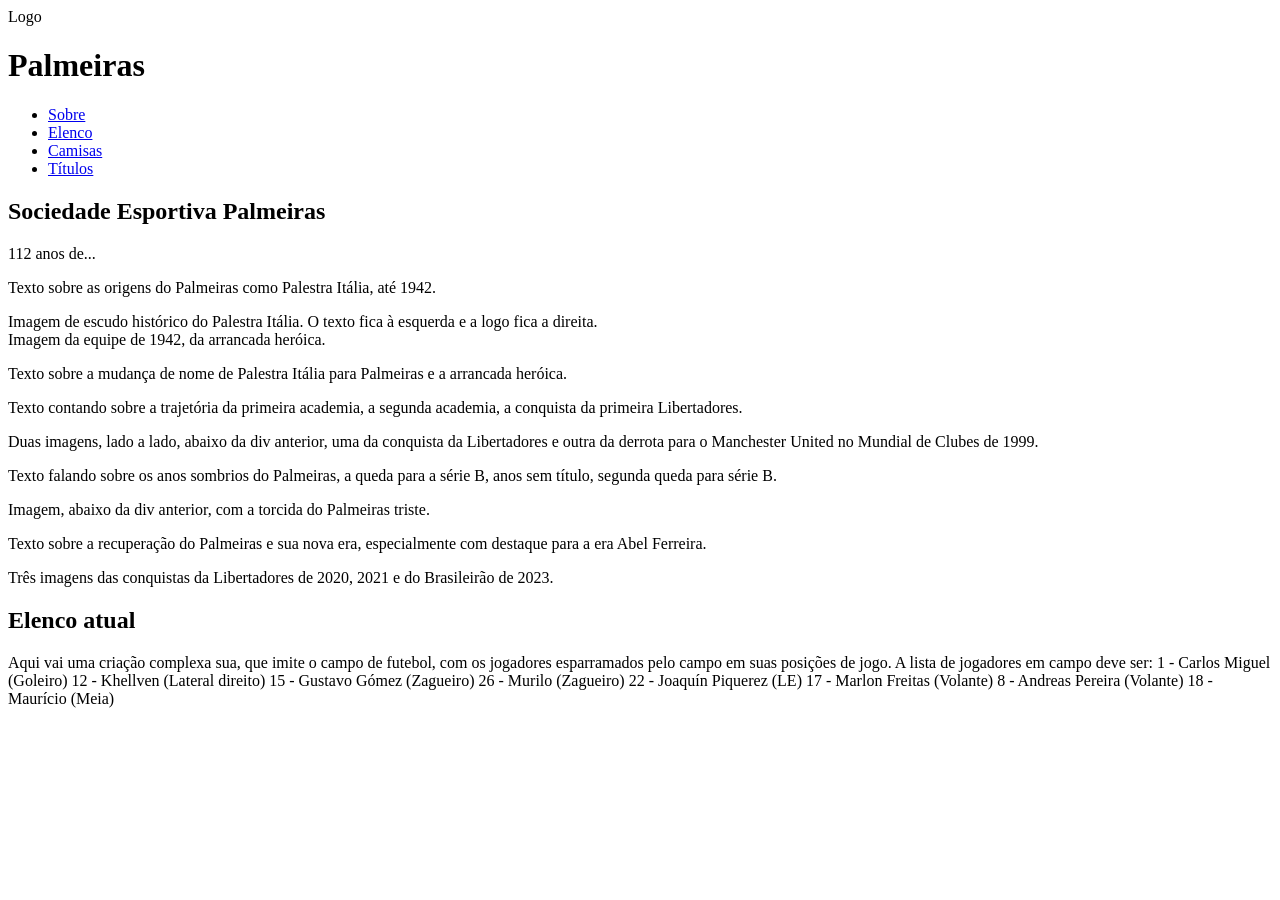
==== aulas/03-aula-3-leiautes-divs/index.html @ 34c45403 "Início da elaboração da aula 3 com leiaute feito por divs." ====
<!doctype html>
<html lang="pt-br">

<head>
    <meta charset="utf-8" />
    <meta name="viewport" content="width=device-width, initial-scale=1.0" />
    <title>Palmeiras</title>
    <link rel="stylesheet" href="style.css" </head>

<body>
    <header>
        <div>
            <div>
                Logo
            </div>
            <div>
                <h1>Palmeiras</h1>
            </div>
            <div>
                <nav>
                    <ul>
                        <li><a href="#sobre">Sobre</a></li>
                        <li><a href="#elenco">Elenco</a></li>
                        <li><a href="#camisas">Camisas</a></li>
                        <li><a href="#titulos">Títulos</a></li>
                    </ul>
                </nav>
            </div>
        </div>
    </header>
    <main>
        <section id="sobre">
            <div>
                <h2>Sociedade Esportiva Palmeiras</h2>
                <p>112 anos de...</p>
            </div>
            <div>
                <div>
                    <div esquerda>
                        <p>Texto sobre as origens do Palmeiras como Palestra Itália, até 1942.</p>
                    </div>
                    <div direita>
                        Imagem de escudo histórico do Palestra Itália. O texto fica à esquerda e a logo fica a direita.
                    </div>
                    <div>
                        <div esquerda>
                            Imagem da equipe de 1942, da arrancada heróica.
                        </div>
                        <div direita>
                            <p>Texto sobre a mudança de nome de Palestra Itália para Palmeiras e a arrancada heróica.
                            </p>
                        </div>
                    </div>
                    <div>
                        <div centralizado>
                            <p>Texto contando sobre a trajetória da primeira academia, a segunda academia,
                                a conquista da primeira Libertadores.</p>
                        </div>
                        <div centralizado>Duas imagens, lado a lado, abaixo da div anterior, uma da conquista da
                            Libertadores e
                            outra da derrota para o Manchester United no Mundial de Clubes de 1999.
                        </div>
                        <div centralizado>
                            <p>Texto falando sobre os anos sombrios do Palmeiras, a queda para a série B, anos sem
                                título, segunda queda para série B.</p>
                        </div>
                        <div centralizado>
                            Imagem, abaixo da div anterior, com a torcida do Palmeiras triste.
                        </div>
                        <div centralizado>
                            <p>Texto sobre a recuperação do Palmeiras e sua nova era, especialmente com destaque para a
                                era Abel Ferreira.</p>
                        </div>
                        <div>
                            Três imagens das conquistas da Libertadores de 2020, 2021 e do Brasileirão de 2023.
                        </div>
                    </div>
                </div>
            </div>
        </section>
        <section id="elenco">
            <div>
                <h2>Elenco atual</h2>
            </div>
            <div>
                Aqui vai uma criação complexa sua, que imite o campo de futebol, com os jogadores esparramados pelo campo em suas posições de jogo. A lista de jogadores em campo deve ser:

                1 - Carlos Miguel (Goleiro)
                12 - Khellven (Lateral direito)
                15 - Gustavo Gómez (Zagueiro)
                26 - Murilo (Zagueiro)
                22 - Joaquín Piquerez (LE)
                17 - Marlon Freitas (Volante)
                8 - Andreas Pereira (Volante)
                18 - Maurício (Meia)
                
            </div>
        </section>
        <section id="camisas">

        </section>
        <section id="titulos">

        </section>
    </main>
    <footer>

    </footer>
</body>

</html>
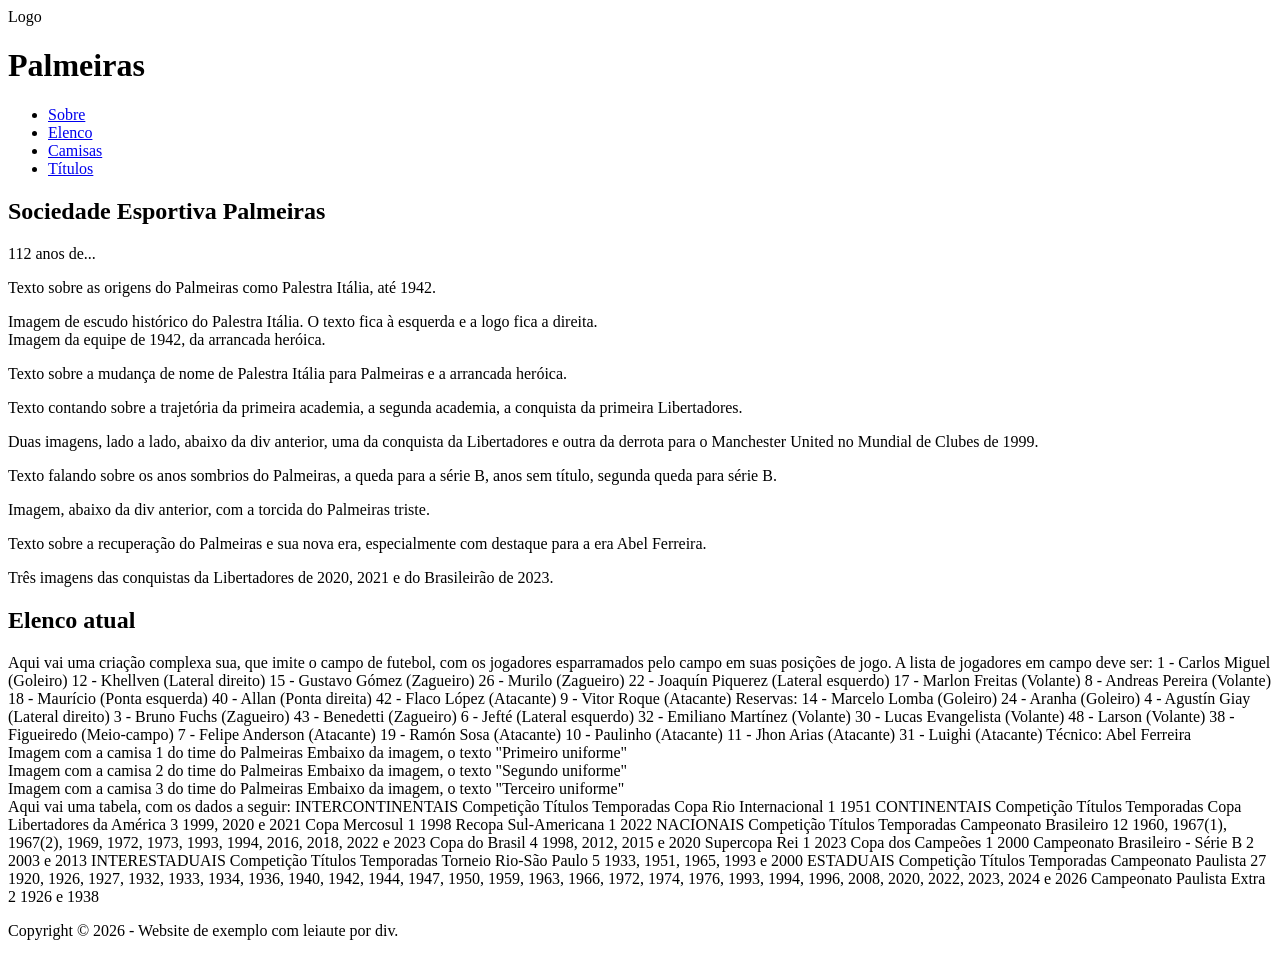
==== commit 21d50a5d: "Finalizada estrutura base do website." ====
--- a/aulas/03-aula-3-leiautes-divs/index.html
+++ b/aulas/03-aula-3-leiautes-divs/index.html
@@ -1,111 +1,149 @@
 <!doctype html>
 <html lang="pt-br">
-
-<head>
+  <head>
     <meta charset="utf-8" />
     <meta name="viewport" content="width=device-width, initial-scale=1.0" />
     <title>Palmeiras</title>
-    <link rel="stylesheet" href="style.css" </head>
+    <link rel="stylesheet" href="style.css" />
+  </head>
 
-<body>
+  <body>
     <header>
+      <div>
+        <div>Logo</div>
         <div>
-            <div>
-                Logo
+          <h1>Palmeiras</h1>
+        </div>
+        <div>
+          <nav>
+            <ul>
+              <li><a href="#sobre">Sobre</a></li>
+              <li><a href="#elenco">Elenco</a></li>
+              <li><a href="#camisas">Camisas</a></li>
+              <li><a href="#titulos">Títulos</a></li>
+            </ul>
+          </nav>
+        </div>
+      </div>
+    </header>
+    <main>
+      <section id="sobre">
+        <div>
+          <h2>Sociedade Esportiva Palmeiras</h2>
+          <p>112 anos de...</p>
+        </div>
+        <div>
+          <div>
+            <div esquerda>
+              <p>
+                Texto sobre as origens do Palmeiras como Palestra Itália, até
+                1942.
+              </p>
+            </div>
+            <div direita>
+              Imagem de escudo histórico do Palestra Itália. O texto fica à
+              esquerda e a logo fica a direita.
             </div>
             <div>
-                <h1>Palmeiras</h1>
+              <div esquerda>
+                Imagem da equipe de 1942, da arrancada heróica.
+              </div>
+              <div direita>
+                <p>
+                  Texto sobre a mudança de nome de Palestra Itália para
+                  Palmeiras e a arrancada heróica.
+                </p>
+              </div>
             </div>
             <div>
-                <nav>
-                    <ul>
-                        <li><a href="#sobre">Sobre</a></li>
-                        <li><a href="#elenco">Elenco</a></li>
-                        <li><a href="#camisas">Camisas</a></li>
-                        <li><a href="#titulos">Títulos</a></li>
-                    </ul>
-                </nav>
+              <div centralizado>
+                <p>
+                  Texto contando sobre a trajetória da primeira academia, a
+                  segunda academia, a conquista da primeira Libertadores.
+                </p>
+              </div>
+              <div centralizado>
+                Duas imagens, lado a lado, abaixo da div anterior, uma da
+                conquista da Libertadores e outra da derrota para o Manchester
+                United no Mundial de Clubes de 1999.
+              </div>
+              <div centralizado>
+                <p>
+                  Texto falando sobre os anos sombrios do Palmeiras, a queda
+                  para a série B, anos sem título, segunda queda para série B.
+                </p>
+              </div>
+              <div centralizado>
+                Imagem, abaixo da div anterior, com a torcida do Palmeiras
+                triste.
+              </div>
+              <div centralizado>
+                <p>
+                  Texto sobre a recuperação do Palmeiras e sua nova era,
+                  especialmente com destaque para a era Abel Ferreira.
+                </p>
+              </div>
+              <div>
+                Três imagens das conquistas da Libertadores de 2020, 2021 e do
+                Brasileirão de 2023.
+              </div>
             </div>
+          </div>
         </div>
-    </header>
-    <main>
-        <section id="sobre">
-            <div>
-                <h2>Sociedade Esportiva Palmeiras</h2>
-                <p>112 anos de...</p>
-            </div>
-            <div>
-                <div>
-                    <div esquerda>
-                        <p>Texto sobre as origens do Palmeiras como Palestra Itália, até 1942.</p>
-                    </div>
-                    <div direita>
-                        Imagem de escudo histórico do Palestra Itália. O texto fica à esquerda e a logo fica a direita.
-                    </div>
-                    <div>
-                        <div esquerda>
-                            Imagem da equipe de 1942, da arrancada heróica.
-                        </div>
-                        <div direita>
-                            <p>Texto sobre a mudança de nome de Palestra Itália para Palmeiras e a arrancada heróica.
-                            </p>
-                        </div>
-                    </div>
-                    <div>
-                        <div centralizado>
-                            <p>Texto contando sobre a trajetória da primeira academia, a segunda academia,
-                                a conquista da primeira Libertadores.</p>
-                        </div>
-                        <div centralizado>Duas imagens, lado a lado, abaixo da div anterior, uma da conquista da
-                            Libertadores e
-                            outra da derrota para o Manchester United no Mundial de Clubes de 1999.
-                        </div>
-                        <div centralizado>
-                            <p>Texto falando sobre os anos sombrios do Palmeiras, a queda para a série B, anos sem
-                                título, segunda queda para série B.</p>
-                        </div>
-                        <div centralizado>
-                            Imagem, abaixo da div anterior, com a torcida do Palmeiras triste.
-                        </div>
-                        <div centralizado>
-                            <p>Texto sobre a recuperação do Palmeiras e sua nova era, especialmente com destaque para a
-                                era Abel Ferreira.</p>
-                        </div>
-                        <div>
-                            Três imagens das conquistas da Libertadores de 2020, 2021 e do Brasileirão de 2023.
-                        </div>
-                    </div>
-                </div>
-            </div>
-        </section>
-        <section id="elenco">
-            <div>
-                <h2>Elenco atual</h2>
-            </div>
-            <div>
-                Aqui vai uma criação complexa sua, que imite o campo de futebol, com os jogadores esparramados pelo campo em suas posições de jogo. A lista de jogadores em campo deve ser:
-
-                1 - Carlos Miguel (Goleiro)
-                12 - Khellven (Lateral direito)
-                15 - Gustavo Gómez (Zagueiro)
-                26 - Murilo (Zagueiro)
-                22 - Joaquín Piquerez (LE)
-                17 - Marlon Freitas (Volante)
-                8 - Andreas Pereira (Volante)
-                18 - Maurício (Meia)
-                
-            </div>
-        </section>
-        <section id="camisas">
-
-        </section>
-        <section id="titulos">
-
-        </section>
+      </section>
+      <section id="elenco">
+        <div>
+          <h2>Elenco atual</h2>
+        </div>
+        <div>
+          Aqui vai uma criação complexa sua, que imite o campo de futebol, com
+          os jogadores esparramados pelo campo em suas posições de jogo. A lista
+          de jogadores em campo deve ser: 1 - Carlos Miguel (Goleiro) 12 -
+          Khellven (Lateral direito) 15 - Gustavo Gómez (Zagueiro) 26 - Murilo
+          (Zagueiro) 22 - Joaquín Piquerez (Lateral esquerdo) 17 - Marlon
+          Freitas (Volante) 8 - Andreas Pereira (Volante) 18 - Maurício (Ponta
+          esquerda) 40 - Allan (Ponta direita) 42 - Flaco López (Atacante) 9 -
+          Vitor Roque (Atacante) Reservas: 14 - Marcelo Lomba (Goleiro) 24 -
+          Aranha (Goleiro) 4 - Agustín Giay (Lateral direito) 3 - Bruno Fuchs
+          (Zagueiro) 43 - Benedetti (Zagueiro) 6 - Jefté (Lateral esquerdo) 32 -
+          Emiliano Martínez (Volante) 30 - Lucas Evangelista (Volante) 48 -
+          Larson (Volante) 38 - Figueiredo (Meio-campo) 7 - Felipe Anderson
+          (Atacante) 19 - Ramón Sosa (Atacante) 10 - Paulinho (Atacante) 11 -
+          Jhon Arias (Atacante) 31 - Luighi (Atacante) Técnico: Abel Ferreira
+        </div>
+      </section>
+      <section id="camisas">
+        <div>
+          Imagem com a camisa 1 do time do Palmeiras Embaixo da imagem, o texto
+          "Primeiro uniforme"
+        </div>
+        <div>
+          Imagem com a camisa 2 do time do Palmeiras Embaixo da imagem, o texto
+          "Segundo uniforme"
+        </div>
+        <div>
+          Imagem com a camisa 3 do time do Palmeiras Embaixo da imagem, o texto
+          "Terceiro uniforme"
+        </div>
+      </section>
+      <section id="titulos">
+        Aqui vai uma tabela, com os dados a seguir: INTERCONTINENTAIS Competição
+        Títulos Temporadas Copa Rio Internacional 1 1951 CONTINENTAIS Competição
+        Títulos Temporadas Copa Libertadores da América 3 1999, 2020 e 2021 Copa
+        Mercosul 1 1998 Recopa Sul-Americana 1 2022 NACIONAIS Competição Títulos
+        Temporadas Campeonato Brasileiro 12 1960, 1967(1), 1967(2), 1969, 1972,
+        1973, 1993, 1994, 2016, 2018, 2022 e 2023 Copa do Brasil 4 1998, 2012,
+        2015 e 2020 Supercopa Rei 1 2023 Copa dos Campeões 1 2000 Campeonato
+        Brasileiro - Série B 2 2003 e 2013 INTERESTADUAIS Competição Títulos
+        Temporadas Torneio Rio-São Paulo 5 1933, 1951, 1965, 1993 e 2000
+        ESTADUAIS Competição Títulos Temporadas Campeonato Paulista 27 1920,
+        1926, 1927, 1932, 1933, 1934, 1936, 1940, 1942, 1944, 1947, 1950, 1959,
+        1963, 1966, 1972, 1974, 1976, 1993, 1994, 1996, 2008, 2020, 2022, 2023,
+        2024 e 2026 Campeonato Paulista Extra 2 1926 e 1938
+      </section>
     </main>
     <footer>
-
+      <p>Copyright © 2026 - Website de exemplo com leiaute por div.</p>
     </footer>
-</body>
-
-</html>+  </body>
+</html>
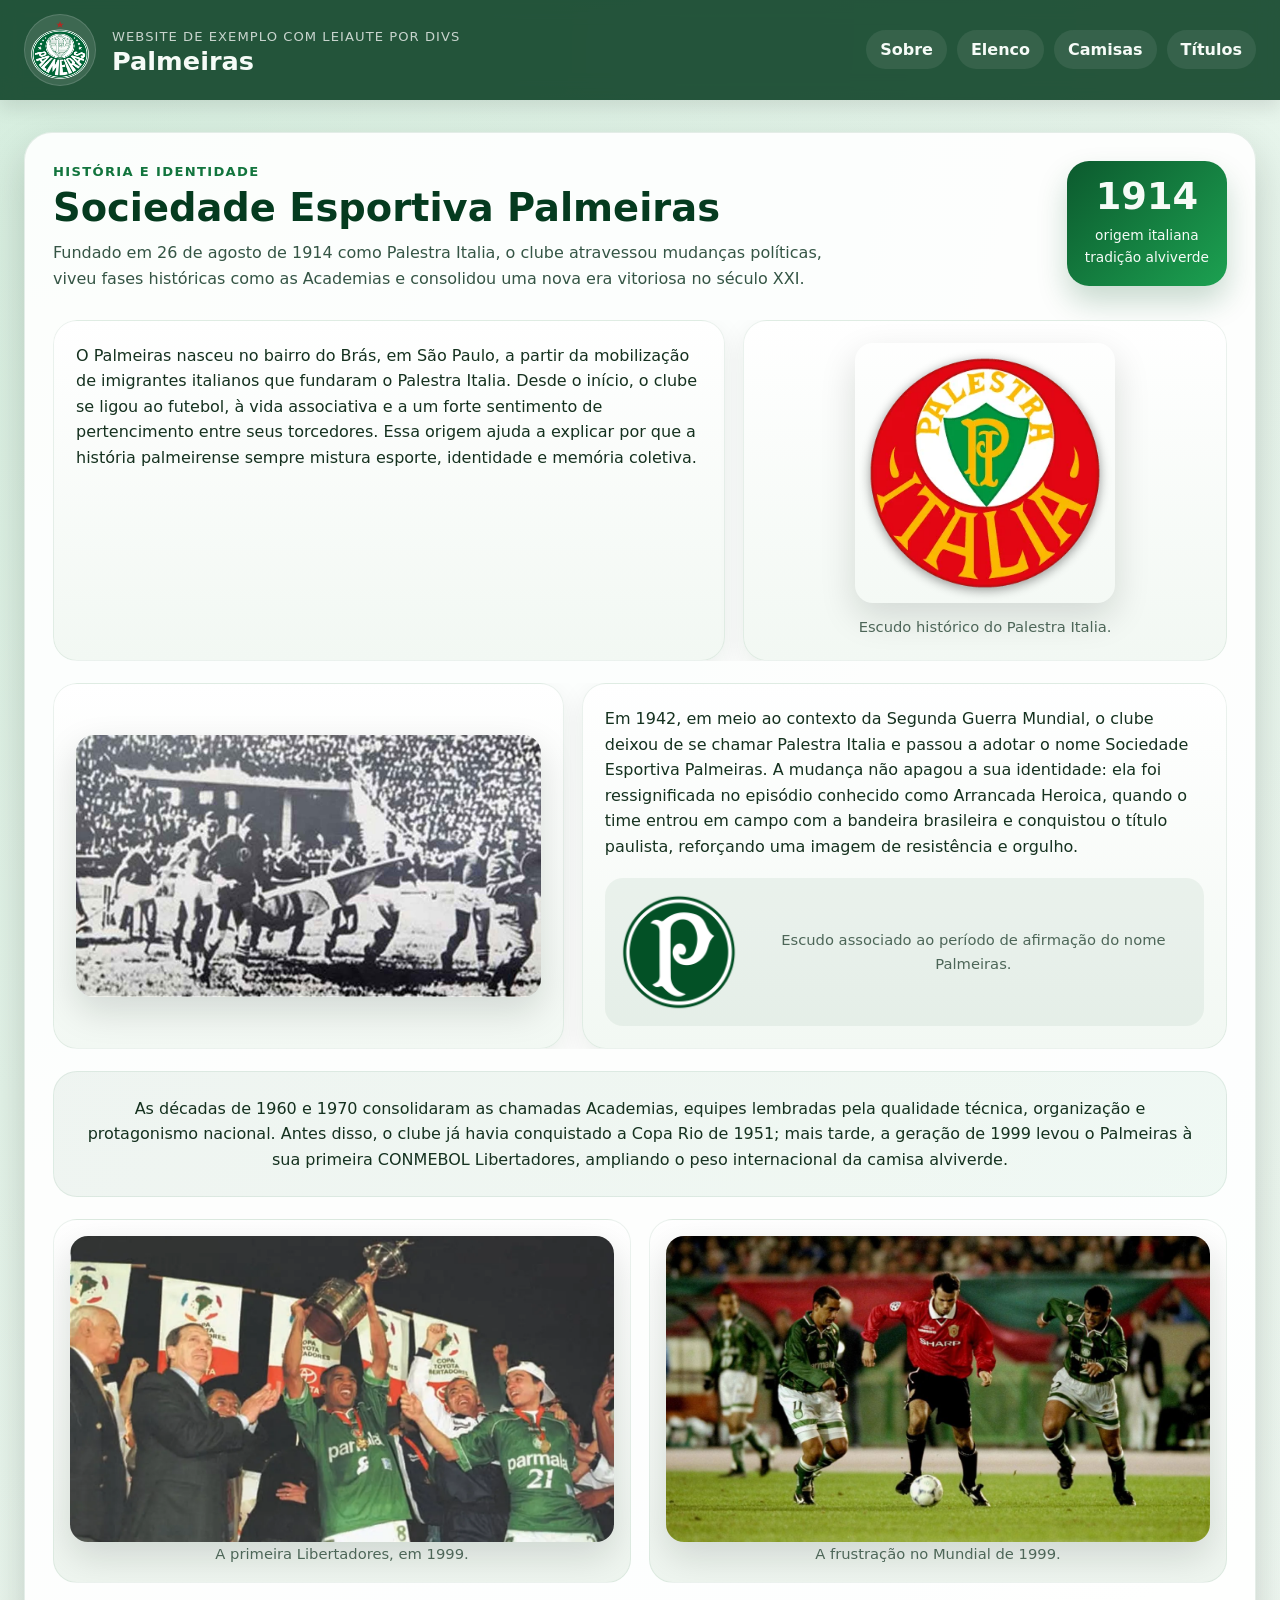
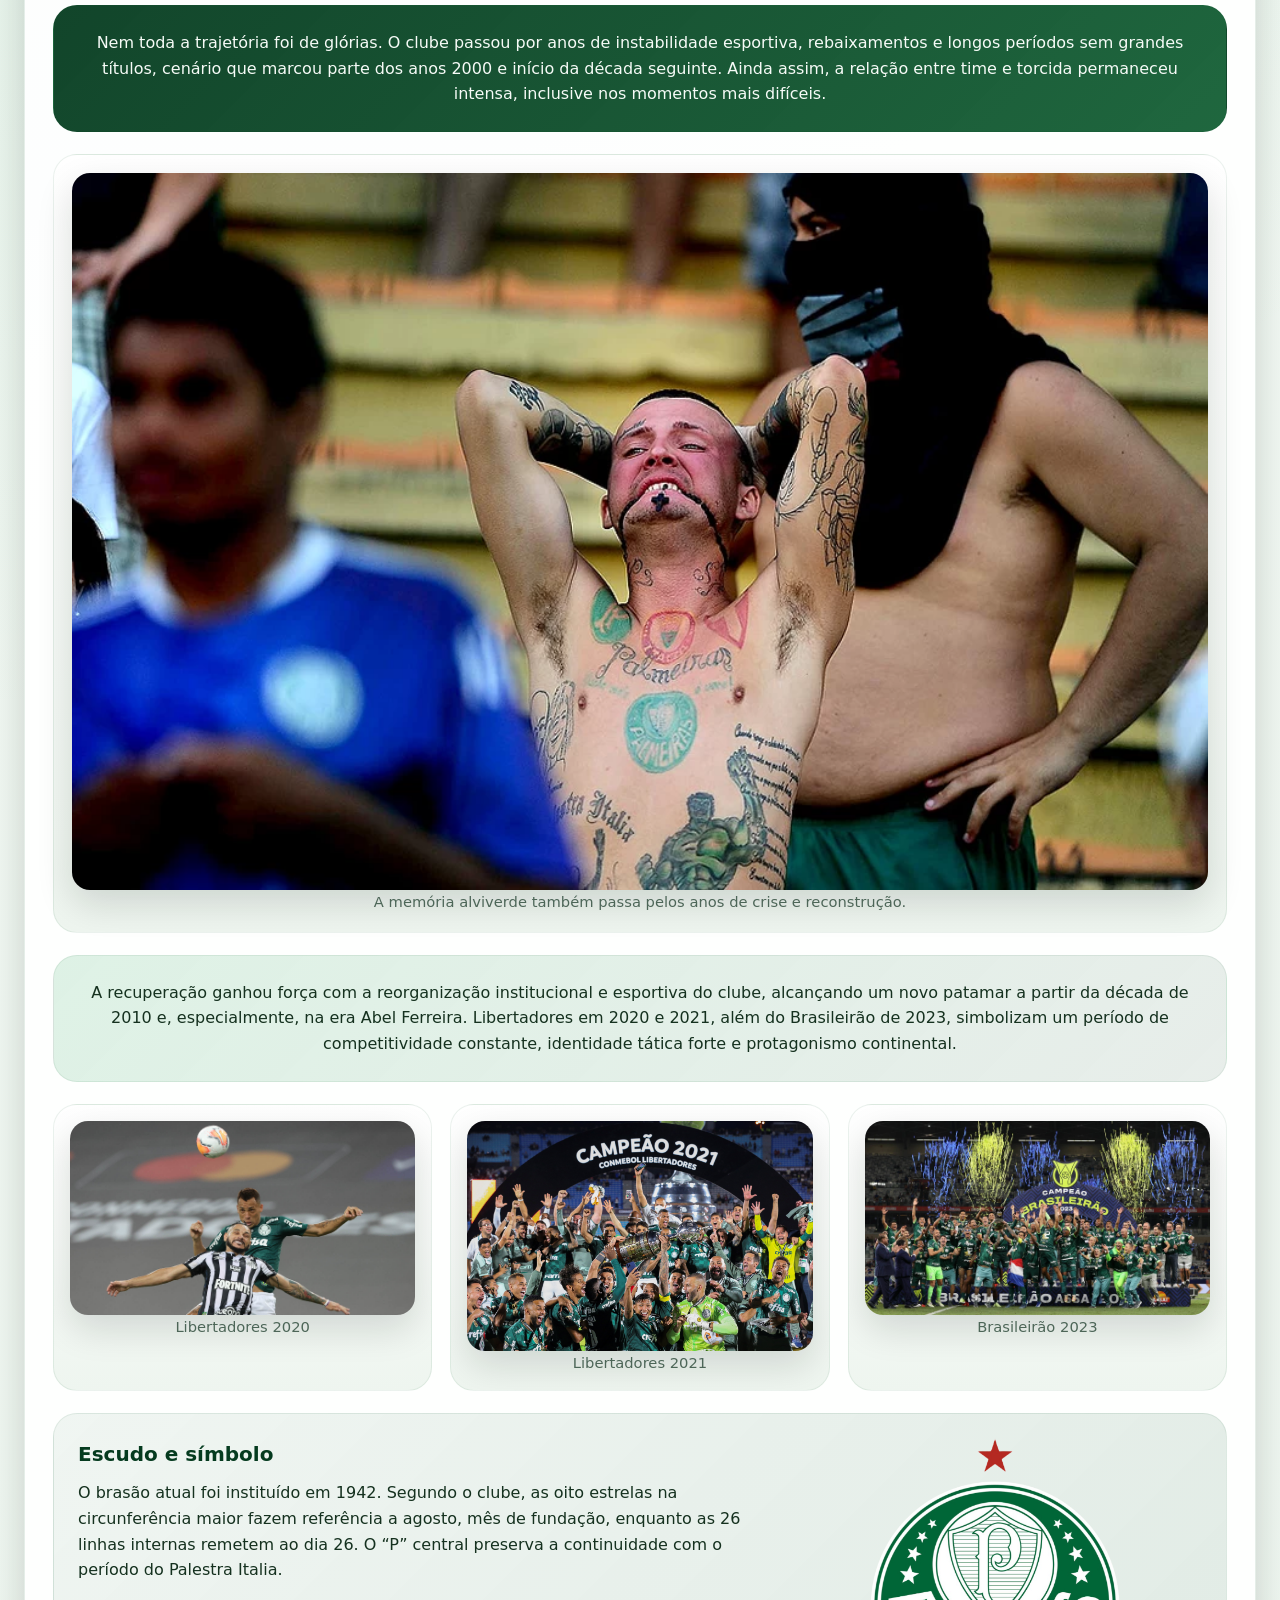
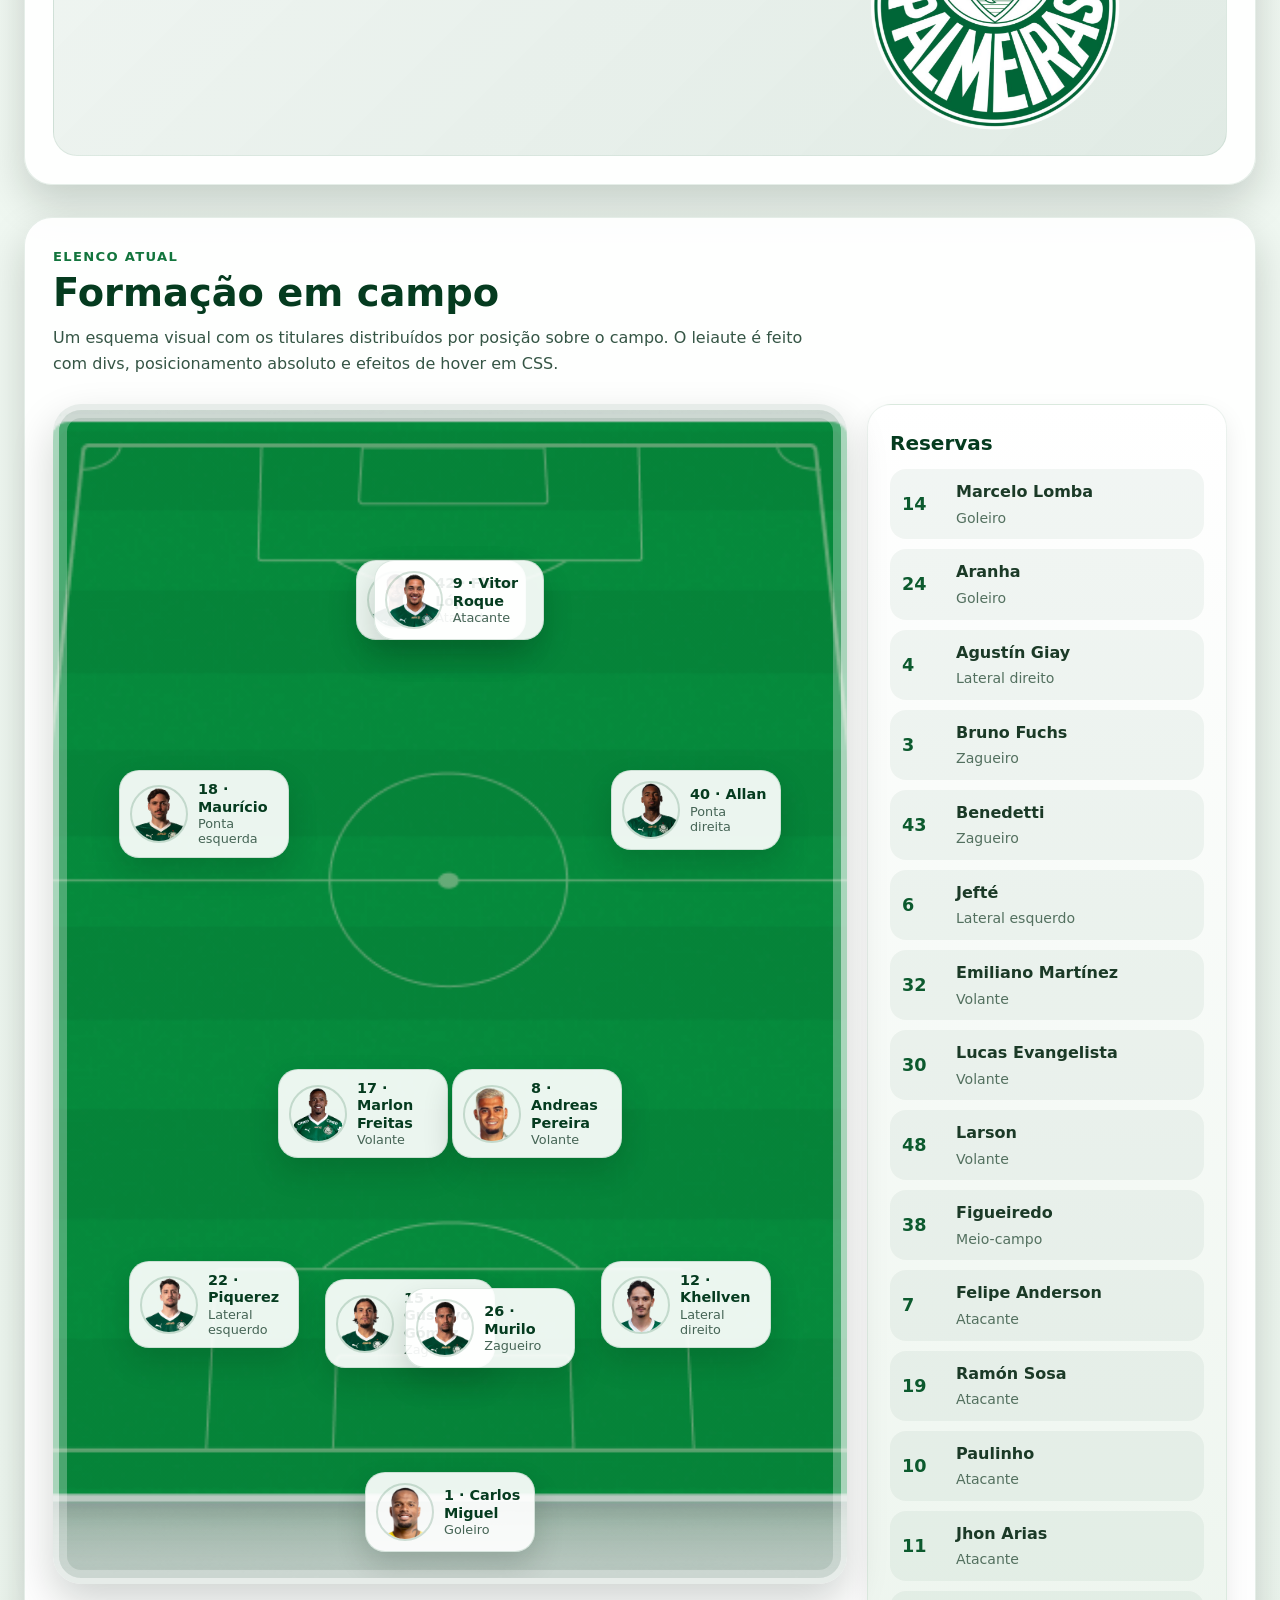
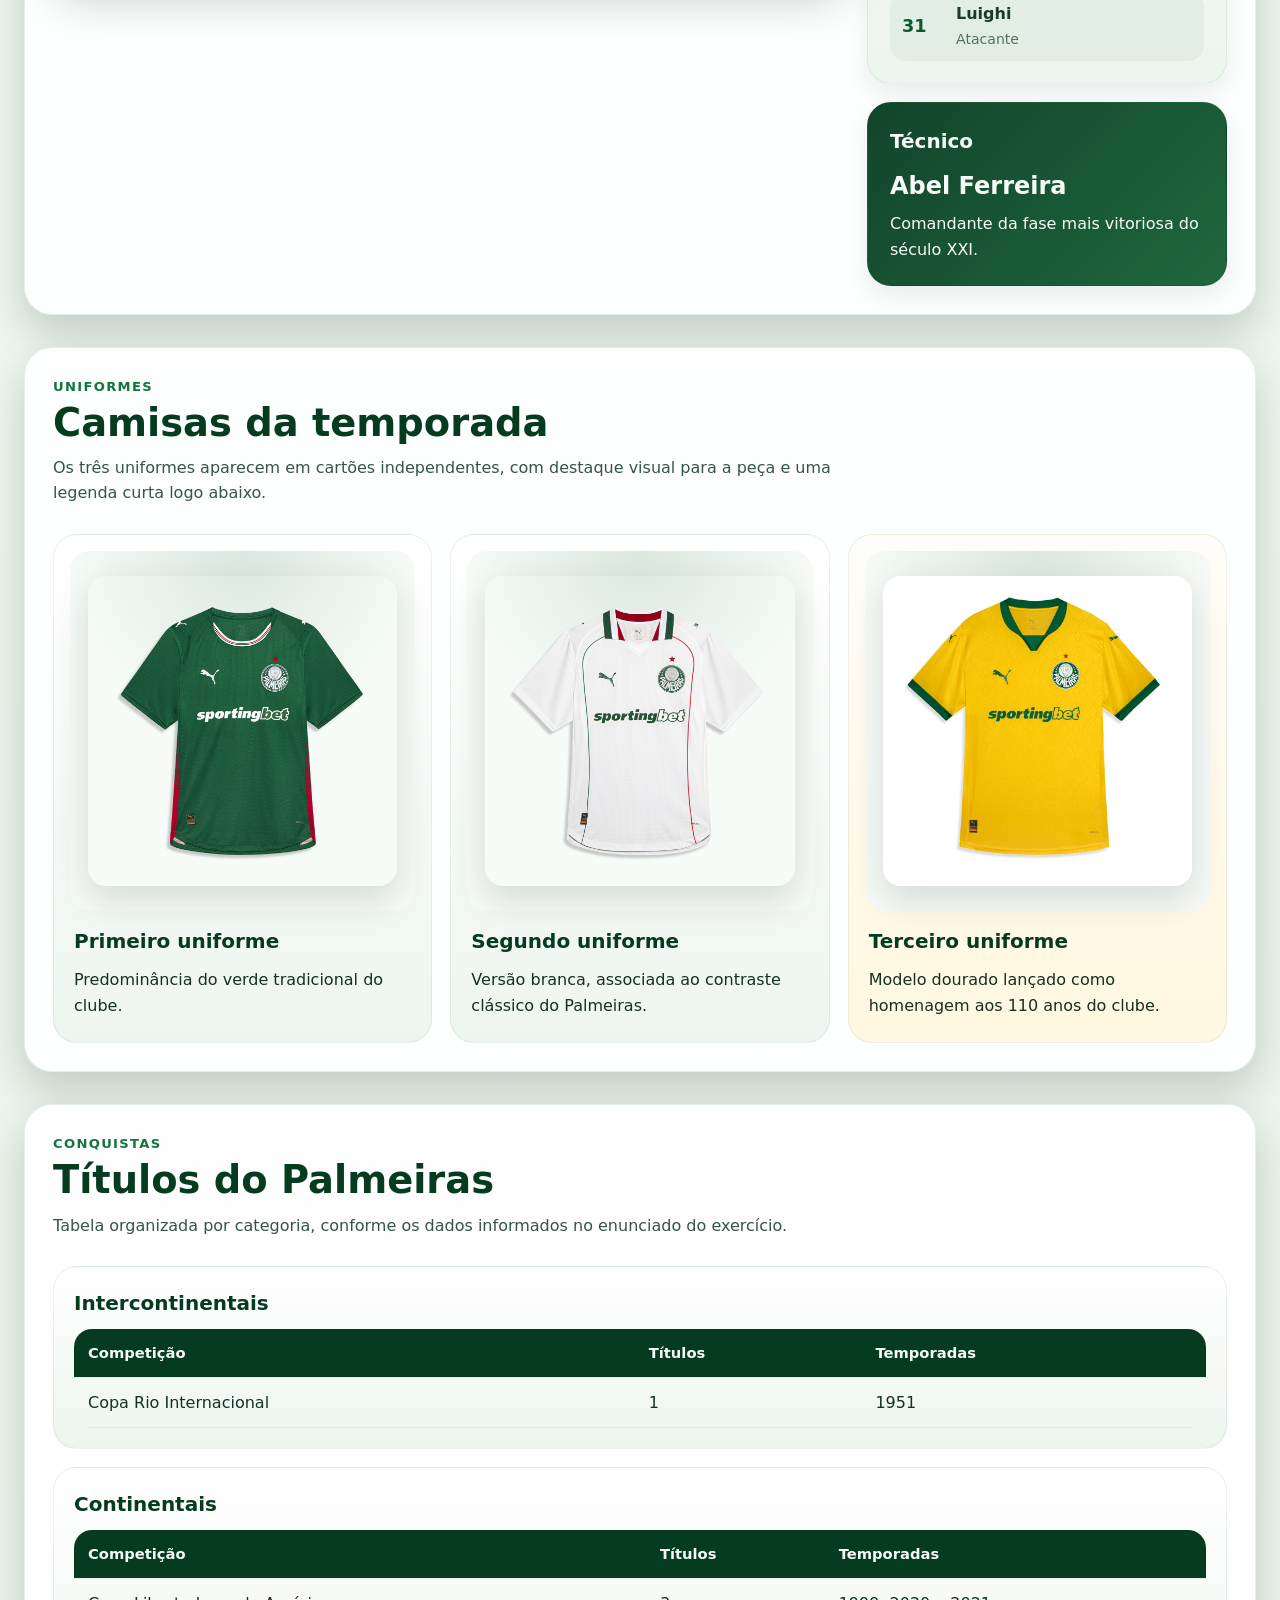
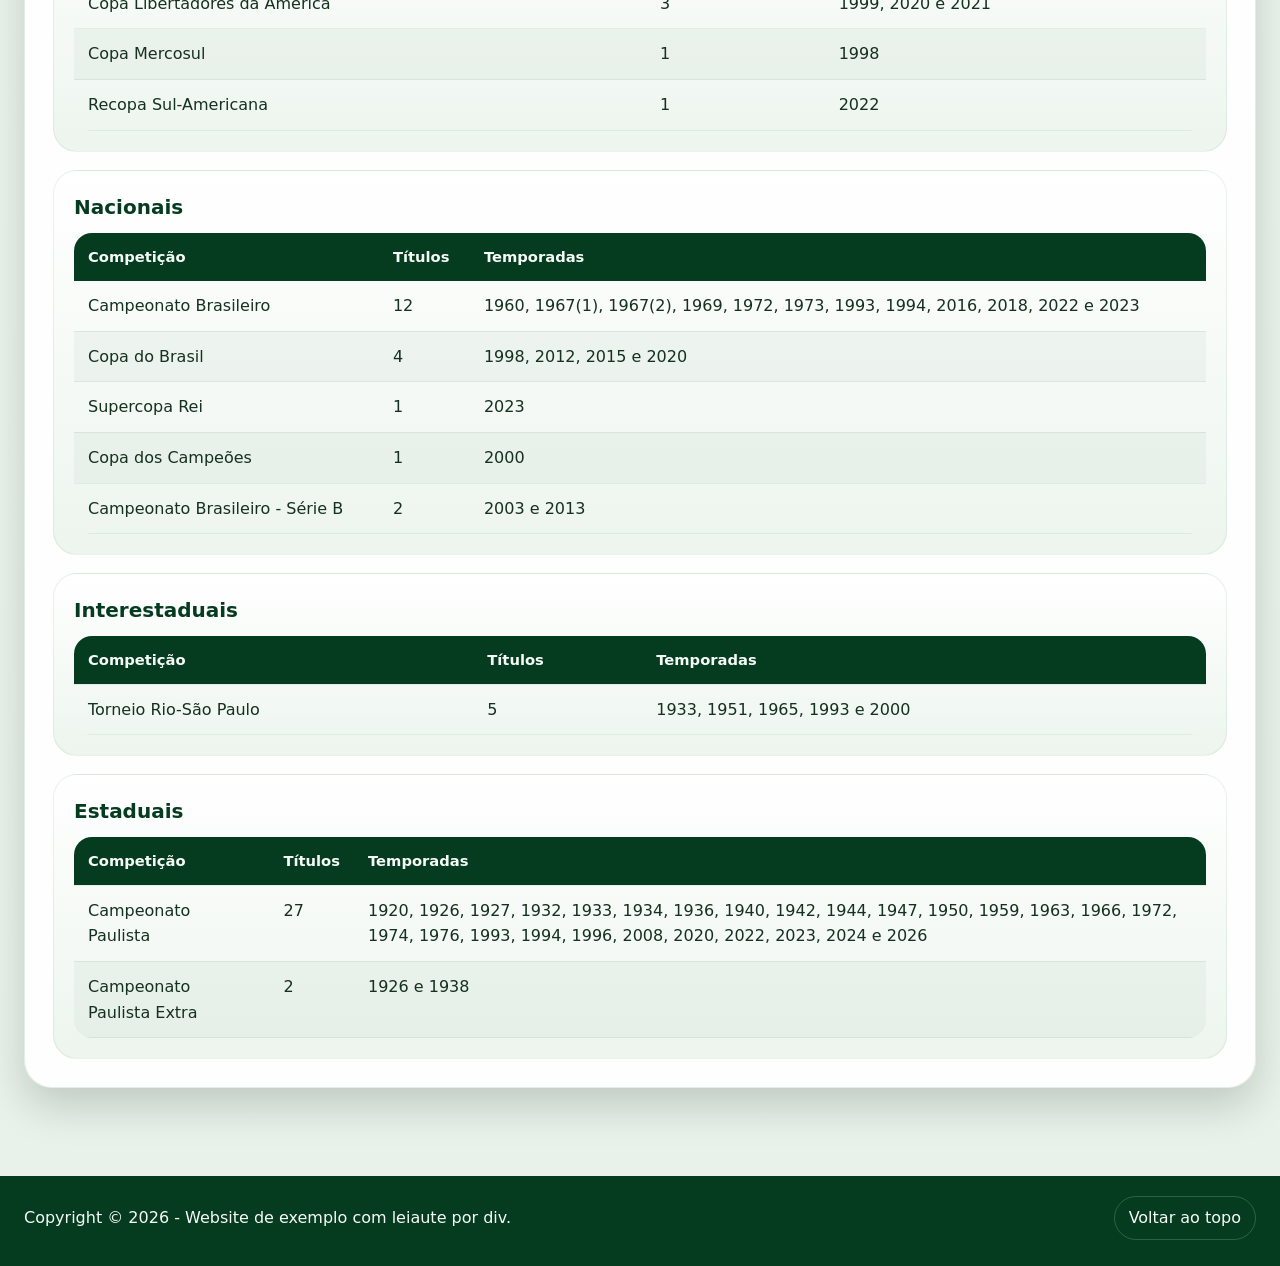
==== commit 3afb18c8: "Adicionado corpo de texto e estilo (CSS)." ====
--- a/aulas/03-aula-3-leiautes-divs/index.html
+++ b/aulas/03-aula-3-leiautes-divs/index.html
@@ -6,17 +6,24 @@
     <title>Palmeiras</title>
     <link rel="stylesheet" href="style.css" />
   </head>
-
   <body>
     <header>
-      <div>
-        <div>Logo</div>
-        <div>
-          <h1>Palmeiras</h1>
-        </div>
-        <div>
+      <div class="topo" id="topo">
+        <div class="marca">
+          <div class="marca-logo">
+            <img
+              src="assets/escudos/escudo_atual.png"
+              alt="Escudo atual do Palmeiras"
+            />
+          </div>
+          <div class="marca-texto">
+            <p class="marca-kicker">Website de exemplo com leiaute por divs</p>
+            <h1>Palmeiras</h1>
+          </div>
+        </div>
+        <div class="menu-area">
           <nav>
-            <ul>
+            <ul class="menu-lista">
               <li><a href="#sobre">Sobre</a></li>
               <li><a href="#elenco">Elenco</a></li>
               <li><a href="#camisas">Camisas</a></li>
@@ -26,124 +33,577 @@
         </div>
       </div>
     </header>
+
     <main>
       <section id="sobre">
-        <div>
-          <h2>Sociedade Esportiva Palmeiras</h2>
-          <p>112 anos de...</p>
-        </div>
-        <div>
-          <div>
-            <div esquerda>
+        <div class="secao-cabecalho">
+          <div class="secao-titulo-box">
+            <p class="secao-kicker">História e identidade</p>
+            <h2>Sociedade Esportiva Palmeiras</h2>
+            <p class="secao-resumo">
+              Fundado em 26 de agosto de 1914 como Palestra Italia, o clube
+              atravessou mudanças políticas, viveu fases históricas como as
+              Academias e consolidou uma nova era vitoriosa no século XXI.
+            </p>
+          </div>
+          <div class="secao-badge">
+            <div class="badge-numero">1914</div>
+            <div class="badge-texto">
+              origem italiana<br />tradição alviverde
+            </div>
+          </div>
+        </div>
+
+        <div class="sobre-grid">
+          <div class="bloco-texto bloco-duplo">
+            <div class="bloco-coluna bloco-coluna-texto">
               <p>
-                Texto sobre as origens do Palmeiras como Palestra Itália, até
-                1942.
+                O Palmeiras nasceu no bairro do Brás, em São Paulo, a partir da
+                mobilização de imigrantes italianos que fundaram o Palestra
+                Italia. Desde o início, o clube se ligou ao futebol, à vida
+                associativa e a um forte sentimento de pertencimento entre seus
+                torcedores. Essa origem ajuda a explicar por que a história
+                palmeirense sempre mistura esporte, identidade e memória
+                coletiva.
               </p>
             </div>
-            <div direita>
-              Imagem de escudo histórico do Palestra Itália. O texto fica à
-              esquerda e a logo fica a direita.
-            </div>
-            <div>
-              <div esquerda>
-                Imagem da equipe de 1942, da arrancada heróica.
-              </div>
-              <div direita>
-                <p>
-                  Texto sobre a mudança de nome de Palestra Itália para
-                  Palmeiras e a arrancada heróica.
+            <div
+              class="bloco-coluna bloco-coluna-imagem bloco-coluna-imagem-logo"
+            >
+              <img
+                src="assets/escudos/escudo_1914.png"
+                alt="Escudo histórico do Palestra Italia"
+              />
+              <p class="legenda">Escudo histórico do Palestra Italia.</p>
+            </div>
+          </div>
+
+          <div class="bloco-texto bloco-duplo bloco-reverso">
+            <div class="bloco-coluna bloco-coluna-imagem">
+              <img
+                src="assets/arrancada_heroica.jpeg"
+                alt="Equipe do Palmeiras na Arrancada Heroica de 1942"
+              />
+            </div>
+            <div class="bloco-coluna bloco-coluna-texto">
+              <p>
+                Em 1942, em meio ao contexto da Segunda Guerra Mundial, o clube
+                deixou de se chamar Palestra Italia e passou a adotar o nome
+                Sociedade Esportiva Palmeiras. A mudança não apagou a sua
+                identidade: ela foi ressignificada no episódio conhecido como
+                Arrancada Heroica, quando o time entrou em campo com a bandeira
+                brasileira e conquistou o título paulista, reforçando uma imagem
+                de resistência e orgulho.
+              </p>
+              <div class="mini-escudo-box">
+                <img
+                  src="assets/escudos/escudo_1942.png"
+                  alt="Escudo do Palmeiras adotado após a mudança de nome em 1942"
+                />
+                <p class="legenda">
+                  Escudo associado ao período de afirmação do nome Palmeiras.
                 </p>
               </div>
             </div>
-            <div>
-              <div centralizado>
-                <p>
-                  Texto contando sobre a trajetória da primeira academia, a
-                  segunda academia, a conquista da primeira Libertadores.
-                </p>
-              </div>
-              <div centralizado>
-                Duas imagens, lado a lado, abaixo da div anterior, uma da
-                conquista da Libertadores e outra da derrota para o Manchester
-                United no Mundial de Clubes de 1999.
-              </div>
-              <div centralizado>
-                <p>
-                  Texto falando sobre os anos sombrios do Palmeiras, a queda
-                  para a série B, anos sem título, segunda queda para série B.
-                </p>
-              </div>
-              <div centralizado>
-                Imagem, abaixo da div anterior, com a torcida do Palmeiras
-                triste.
-              </div>
-              <div centralizado>
-                <p>
-                  Texto sobre a recuperação do Palmeiras e sua nova era,
-                  especialmente com destaque para a era Abel Ferreira.
-                </p>
-              </div>
-              <div>
-                Três imagens das conquistas da Libertadores de 2020, 2021 e do
-                Brasileirão de 2023.
-              </div>
+          </div>
+
+          <div class="bloco-centralizado bloco-texto-central">
+            <p>
+              As décadas de 1960 e 1970 consolidaram as chamadas Academias,
+              equipes lembradas pela qualidade técnica, organização e
+              protagonismo nacional. Antes disso, o clube já havia conquistado a
+              Copa Rio de 1951; mais tarde, a geração de 1999 levou o Palmeiras
+              à sua primeira CONMEBOL Libertadores, ampliando o peso
+              internacional da camisa alviverde.
+            </p>
+          </div>
+          <div class="galeria-dupla">
+            <div class="galeria-card">
+              <img
+                src="assets/libertadores_99.jpeg"
+                alt="Conquista da Libertadores de 1999 pelo Palmeiras"
+              />
+              <p class="legenda">A primeira Libertadores, em 1999.</p>
+            </div>
+            <div class="galeria-card">
+              <img
+                src="assets/derrota_mundial_99.jpg"
+                alt="Imagem da derrota do Palmeiras para o Manchester United no Mundial de 1999"
+              />
+              <p class="legenda">A frustração no Mundial de 1999.</p>
+            </div>
+          </div>
+
+          <div class="bloco-centralizado bloco-texto-central bloco-escuro">
+            <p>
+              Nem toda a trajetória foi de glórias. O clube passou por anos de
+              instabilidade esportiva, rebaixamentos e longos períodos sem
+              grandes títulos, cenário que marcou parte dos anos 2000 e início
+              da década seguinte. Ainda assim, a relação entre time e torcida
+              permaneceu intensa, inclusive nos momentos mais difíceis.
+            </p>
+          </div>
+          <div class="imagem-larga-box">
+            <img
+              src="assets/torcida_sofrendo.jpg"
+              alt="Torcedor do Palmeiras em momento de sofrimento nas arquibancadas"
+            />
+            <p class="legenda">
+              A memória alviverde também passa pelos anos de crise e
+              reconstrução.
+            </p>
+          </div>
+
+          <div class="bloco-centralizado bloco-texto-central destaque-verde">
+            <p>
+              A recuperação ganhou força com a reorganização institucional e
+              esportiva do clube, alcançando um novo patamar a partir da década
+              de 2010 e, especialmente, na era Abel Ferreira. Libertadores em
+              2020 e 2021, além do Brasileirão de 2023, simbolizam um período de
+              competitividade constante, identidade tática forte e protagonismo
+              continental.
+            </p>
+          </div>
+          <div class="galeria-tripla">
+            <div class="galeria-card pequeno-hover">
+              <img
+                src="assets/libertadores_20.jpg"
+                alt="Conquista da Libertadores de 2020 pelo Palmeiras"
+              />
+              <p class="legenda">Libertadores 2020</p>
+            </div>
+            <div class="galeria-card pequeno-hover">
+              <img
+                src="assets/libertadores_21.jpg"
+                alt="Conquista da Libertadores de 2021 pelo Palmeiras"
+              />
+              <p class="legenda">Libertadores 2021</p>
+            </div>
+            <div class="galeria-card pequeno-hover">
+              <img
+                src="assets/brasileirão_2023.jpg"
+                alt="Conquista do Campeonato Brasileiro de 2023 pelo Palmeiras"
+              />
+              <p class="legenda">Brasileirão 2023</p>
+            </div>
+          </div>
+
+          <div class="simbolos-box">
+            <div class="simbolos-texto">
+              <h3>Escudo e símbolo</h3>
+              <p>
+                O brasão atual foi instituído em 1942. Segundo o clube, as oito
+                estrelas na circunferência maior fazem referência a agosto, mês
+                de fundação, enquanto as 26 linhas internas remetem ao dia 26. O
+                “P” central preserva a continuidade com o período do Palestra
+                Italia.
+              </p>
+            </div>
+            <div class="simbolos-imagem">
+              <img
+                src="assets/escudos/escudo_atual.png"
+                alt="Escudo atual do Palmeiras"
+              />
             </div>
           </div>
         </div>
       </section>
+
       <section id="elenco">
-        <div>
-          <h2>Elenco atual</h2>
-        </div>
-        <div>
-          Aqui vai uma criação complexa sua, que imite o campo de futebol, com
-          os jogadores esparramados pelo campo em suas posições de jogo. A lista
-          de jogadores em campo deve ser: 1 - Carlos Miguel (Goleiro) 12 -
-          Khellven (Lateral direito) 15 - Gustavo Gómez (Zagueiro) 26 - Murilo
-          (Zagueiro) 22 - Joaquín Piquerez (Lateral esquerdo) 17 - Marlon
-          Freitas (Volante) 8 - Andreas Pereira (Volante) 18 - Maurício (Ponta
-          esquerda) 40 - Allan (Ponta direita) 42 - Flaco López (Atacante) 9 -
-          Vitor Roque (Atacante) Reservas: 14 - Marcelo Lomba (Goleiro) 24 -
-          Aranha (Goleiro) 4 - Agustín Giay (Lateral direito) 3 - Bruno Fuchs
-          (Zagueiro) 43 - Benedetti (Zagueiro) 6 - Jefté (Lateral esquerdo) 32 -
-          Emiliano Martínez (Volante) 30 - Lucas Evangelista (Volante) 48 -
-          Larson (Volante) 38 - Figueiredo (Meio-campo) 7 - Felipe Anderson
-          (Atacante) 19 - Ramón Sosa (Atacante) 10 - Paulinho (Atacante) 11 -
-          Jhon Arias (Atacante) 31 - Luighi (Atacante) Técnico: Abel Ferreira
+        <div class="secao-cabecalho">
+          <div class="secao-titulo-box">
+            <p class="secao-kicker">Elenco atual</p>
+            <h2>Formação em campo</h2>
+            <p class="secao-resumo">
+              Um esquema visual com os titulares distribuídos por posição sobre
+              o campo. O leiaute é feito com divs, posicionamento absoluto e
+              efeitos de hover em CSS.
+            </p>
+          </div>
+        </div>
+
+        <div class="elenco-layout">
+          <div class="campo-area">
+            <div class="campo">
+              <div class="jogador-card jogador-goleiro">
+                <div class="jogador-foto">
+                  <img src="assets/jogadores/carlos.png" alt="Carlos Miguel" />
+                </div>
+                <div class="jogador-info">
+                  <strong>1 · Carlos Miguel</strong><span>Goleiro</span>
+                </div>
+              </div>
+              <div class="jogador-card jogador-ld">
+                <div class="jogador-foto">
+                  <img src="assets/jogadores/khellven.png" alt="Khellven" />
+                </div>
+                <div class="jogador-info">
+                  <strong>12 · Khellven</strong><span>Lateral direito</span>
+                </div>
+              </div>
+              <div class="jogador-card jogador-zd">
+                <div class="jogador-foto">
+                  <img
+                    src="assets/jogadores/gustavo_gomez.png"
+                    alt="Gustavo Gómez"
+                  />
+                </div>
+                <div class="jogador-info">
+                  <strong>15 · Gustavo Gómez</strong><span>Zagueiro</span>
+                </div>
+              </div>
+              <div class="jogador-card jogador-ze">
+                <div class="jogador-foto">
+                  <img src="assets/jogadores/murilo.png" alt="Murilo" />
+                </div>
+                <div class="jogador-info">
+                  <strong>26 · Murilo</strong><span>Zagueiro</span>
+                </div>
+              </div>
+              <div class="jogador-card jogador-le">
+                <div class="jogador-foto">
+                  <img
+                    src="assets/jogadores/piquerez.png"
+                    alt="Joaquín Piquerez"
+                  />
+                </div>
+                <div class="jogador-info">
+                  <strong>22 · Piquerez</strong><span>Lateral esquerdo</span>
+                </div>
+              </div>
+              <div class="jogador-card jogador-vol-1">
+                <div class="jogador-foto">
+                  <img src="assets/jogadores/marlon.png" alt="Marlon Freitas" />
+                </div>
+                <div class="jogador-info">
+                  <strong>17 · Marlon Freitas</strong><span>Volante</span>
+                </div>
+              </div>
+              <div class="jogador-card jogador-vol-2">
+                <div class="jogador-foto">
+                  <img
+                    src="assets/jogadores/andreas.png"
+                    alt="Andreas Pereira"
+                  />
+                </div>
+                <div class="jogador-info">
+                  <strong>8 · Andreas Pereira</strong><span>Volante</span>
+                </div>
+              </div>
+              <div class="jogador-card jogador-pe">
+                <div class="jogador-foto">
+                  <img src="assets/jogadores/mauricio.png" alt="Maurício" />
+                </div>
+                <div class="jogador-info">
+                  <strong>18 · Maurício</strong><span>Ponta esquerda</span>
+                </div>
+              </div>
+              <div class="jogador-card jogador-pd">
+                <div class="jogador-foto">
+                  <img src="assets/jogadores/allan.png" alt="Allan" />
+                </div>
+                <div class="jogador-info">
+                  <strong>40 · Allan</strong><span>Ponta direita</span>
+                </div>
+              </div>
+              <div class="jogador-card jogador-at-1">
+                <div class="jogador-foto">
+                  <img src="assets/jogadores/flaco.png" alt="Flaco López" />
+                </div>
+                <div class="jogador-info">
+                  <strong>42 · Flaco López</strong><span>Atacante</span>
+                </div>
+              </div>
+              <div class="jogador-card jogador-at-2">
+                <div class="jogador-foto">
+                  <img src="assets/jogadores/vitor.png" alt="Vitor Roque" />
+                </div>
+                <div class="jogador-info">
+                  <strong>9 · Vitor Roque</strong><span>Atacante</span>
+                </div>
+              </div>
+            </div>
+          </div>
+
+          <div class="banco-area">
+            <div class="banco-box">
+              <h3>Reservas</h3>
+              <div class="reservas-grid">
+                <div class="reserva-item">
+                  <strong>14</strong><span>Marcelo Lomba</span><em>Goleiro</em>
+                </div>
+                <div class="reserva-item">
+                  <strong>24</strong><span>Aranha</span><em>Goleiro</em>
+                </div>
+                <div class="reserva-item">
+                  <strong>4</strong><span>Agustín Giay</span
+                  ><em>Lateral direito</em>
+                </div>
+                <div class="reserva-item">
+                  <strong>3</strong><span>Bruno Fuchs</span><em>Zagueiro</em>
+                </div>
+                <div class="reserva-item">
+                  <strong>43</strong><span>Benedetti</span><em>Zagueiro</em>
+                </div>
+                <div class="reserva-item">
+                  <strong>6</strong><span>Jefté</span><em>Lateral esquerdo</em>
+                </div>
+                <div class="reserva-item">
+                  <strong>32</strong><span>Emiliano Martínez</span
+                  ><em>Volante</em>
+                </div>
+                <div class="reserva-item">
+                  <strong>30</strong><span>Lucas Evangelista</span
+                  ><em>Volante</em>
+                </div>
+                <div class="reserva-item">
+                  <strong>48</strong><span>Larson</span><em>Volante</em>
+                </div>
+                <div class="reserva-item">
+                  <strong>38</strong><span>Figueiredo</span><em>Meio-campo</em>
+                </div>
+                <div class="reserva-item">
+                  <strong>7</strong><span>Felipe Anderson</span
+                  ><em>Atacante</em>
+                </div>
+                <div class="reserva-item">
+                  <strong>19</strong><span>Ramón Sosa</span><em>Atacante</em>
+                </div>
+                <div class="reserva-item">
+                  <strong>10</strong><span>Paulinho</span><em>Atacante</em>
+                </div>
+                <div class="reserva-item">
+                  <strong>11</strong><span>Jhon Arias</span><em>Atacante</em>
+                </div>
+                <div class="reserva-item">
+                  <strong>31</strong><span>Luighi</span><em>Atacante</em>
+                </div>
+              </div>
+            </div>
+            <div class="tecnico-box">
+              <h3>Técnico</h3>
+              <p>Abel Ferreira</p>
+              <span>Comandante da fase mais vitoriosa do século XXI.</span>
+            </div>
+          </div>
         </div>
       </section>
+
       <section id="camisas">
-        <div>
-          Imagem com a camisa 1 do time do Palmeiras Embaixo da imagem, o texto
-          "Primeiro uniforme"
-        </div>
-        <div>
-          Imagem com a camisa 2 do time do Palmeiras Embaixo da imagem, o texto
-          "Segundo uniforme"
-        </div>
-        <div>
-          Imagem com a camisa 3 do time do Palmeiras Embaixo da imagem, o texto
-          "Terceiro uniforme"
+        <div class="secao-cabecalho">
+          <div class="secao-titulo-box">
+            <p class="secao-kicker">Uniformes</p>
+            <h2>Camisas da temporada</h2>
+            <p class="secao-resumo">
+              Os três uniformes aparecem em cartões independentes, com destaque
+              visual para a peça e uma legenda curta logo abaixo.
+            </p>
+          </div>
+        </div>
+
+        <div class="camisas-grid">
+          <div class="camisa-card">
+            <div class="camisa-imagem">
+              <img
+                src="assets/camisas/camisa_1.png"
+                alt="Camisa 1 do Palmeiras"
+              />
+            </div>
+            <div class="camisa-legenda">
+              <h3>Primeiro uniforme</h3>
+              <p>Predominância do verde tradicional do clube.</p>
+            </div>
+          </div>
+          <div class="camisa-card">
+            <div class="camisa-imagem">
+              <img
+                src="assets/camisas/camisa_2.png"
+                alt="Camisa 2 do Palmeiras"
+              />
+            </div>
+            <div class="camisa-legenda">
+              <h3>Segundo uniforme</h3>
+              <p>
+                Versão branca, associada ao contraste clássico do Palmeiras.
+              </p>
+            </div>
+          </div>
+          <div class="camisa-card destaque-dourado">
+            <div class="camisa-imagem">
+              <img
+                src="assets/camisas/camisa_3.jpeg"
+                alt="Camisa 3 do Palmeiras"
+              />
+            </div>
+            <div class="camisa-legenda">
+              <h3>Terceiro uniforme</h3>
+              <p>
+                Modelo dourado lançado como homenagem aos 110 anos do clube.
+              </p>
+            </div>
+          </div>
         </div>
       </section>
+
       <section id="titulos">
-        Aqui vai uma tabela, com os dados a seguir: INTERCONTINENTAIS Competição
-        Títulos Temporadas Copa Rio Internacional 1 1951 CONTINENTAIS Competição
-        Títulos Temporadas Copa Libertadores da América 3 1999, 2020 e 2021 Copa
-        Mercosul 1 1998 Recopa Sul-Americana 1 2022 NACIONAIS Competição Títulos
-        Temporadas Campeonato Brasileiro 12 1960, 1967(1), 1967(2), 1969, 1972,
-        1973, 1993, 1994, 2016, 2018, 2022 e 2023 Copa do Brasil 4 1998, 2012,
-        2015 e 2020 Supercopa Rei 1 2023 Copa dos Campeões 1 2000 Campeonato
-        Brasileiro - Série B 2 2003 e 2013 INTERESTADUAIS Competição Títulos
-        Temporadas Torneio Rio-São Paulo 5 1933, 1951, 1965, 1993 e 2000
-        ESTADUAIS Competição Títulos Temporadas Campeonato Paulista 27 1920,
-        1926, 1927, 1932, 1933, 1934, 1936, 1940, 1942, 1944, 1947, 1950, 1959,
-        1963, 1966, 1972, 1974, 1976, 1993, 1994, 1996, 2008, 2020, 2022, 2023,
-        2024 e 2026 Campeonato Paulista Extra 2 1926 e 1938
+        <div class="secao-cabecalho">
+          <div class="secao-titulo-box">
+            <p class="secao-kicker">Conquistas</p>
+            <h2>Títulos do Palmeiras</h2>
+            <p class="secao-resumo">
+              Tabela organizada por categoria, conforme os dados informados no
+              enunciado do exercício.
+            </p>
+          </div>
+        </div>
+
+        <div class="tabelas-titulos">
+          <div class="tabela-box">
+            <h3>Intercontinentais</h3>
+            <table>
+              <thead>
+                <tr>
+                  <th>Competição</th>
+                  <th>Títulos</th>
+                  <th>Temporadas</th>
+                </tr>
+              </thead>
+              <tbody>
+                <tr>
+                  <td>Copa Rio Internacional</td>
+                  <td>1</td>
+                  <td>1951</td>
+                </tr>
+              </tbody>
+            </table>
+          </div>
+          <div class="tabela-box">
+            <h3>Continentais</h3>
+            <table>
+              <thead>
+                <tr>
+                  <th>Competição</th>
+                  <th>Títulos</th>
+                  <th>Temporadas</th>
+                </tr>
+              </thead>
+              <tbody>
+                <tr>
+                  <td>Copa Libertadores da América</td>
+                  <td>3</td>
+                  <td>1999, 2020 e 2021</td>
+                </tr>
+                <tr>
+                  <td>Copa Mercosul</td>
+                  <td>1</td>
+                  <td>1998</td>
+                </tr>
+                <tr>
+                  <td>Recopa Sul-Americana</td>
+                  <td>1</td>
+                  <td>2022</td>
+                </tr>
+              </tbody>
+            </table>
+          </div>
+          <div class="tabela-box">
+            <h3>Nacionais</h3>
+            <table>
+              <thead>
+                <tr>
+                  <th>Competição</th>
+                  <th>Títulos</th>
+                  <th>Temporadas</th>
+                </tr>
+              </thead>
+              <tbody>
+                <tr>
+                  <td>Campeonato Brasileiro</td>
+                  <td>12</td>
+                  <td>
+                    1960, 1967(1), 1967(2), 1969, 1972, 1973, 1993, 1994, 2016,
+                    2018, 2022 e 2023
+                  </td>
+                </tr>
+                <tr>
+                  <td>Copa do Brasil</td>
+                  <td>4</td>
+                  <td>1998, 2012, 2015 e 2020</td>
+                </tr>
+                <tr>
+                  <td>Supercopa Rei</td>
+                  <td>1</td>
+                  <td>2023</td>
+                </tr>
+                <tr>
+                  <td>Copa dos Campeões</td>
+                  <td>1</td>
+                  <td>2000</td>
+                </tr>
+                <tr>
+                  <td>Campeonato Brasileiro - Série B</td>
+                  <td>2</td>
+                  <td>2003 e 2013</td>
+                </tr>
+              </tbody>
+            </table>
+          </div>
+          <div class="tabela-box tabela-menor">
+            <h3>Interestaduais</h3>
+            <table>
+              <thead>
+                <tr>
+                  <th>Competição</th>
+                  <th>Títulos</th>
+                  <th>Temporadas</th>
+                </tr>
+              </thead>
+              <tbody>
+                <tr>
+                  <td>Torneio Rio-São Paulo</td>
+                  <td>5</td>
+                  <td>1933, 1951, 1965, 1993 e 2000</td>
+                </tr>
+              </tbody>
+            </table>
+          </div>
+          <div class="tabela-box tabela-grande">
+            <h3>Estaduais</h3>
+            <table>
+              <thead>
+                <tr>
+                  <th>Competição</th>
+                  <th>Títulos</th>
+                  <th>Temporadas</th>
+                </tr>
+              </thead>
+              <tbody>
+                <tr>
+                  <td>Campeonato Paulista</td>
+                  <td>27</td>
+                  <td>
+                    1920, 1926, 1927, 1932, 1933, 1934, 1936, 1940, 1942, 1944,
+                    1947, 1950, 1959, 1963, 1966, 1972, 1974, 1976, 1993, 1994,
+                    1996, 2008, 2020, 2022, 2023, 2024 e 2026
+                  </td>
+                </tr>
+                <tr>
+                  <td>Campeonato Paulista Extra</td>
+                  <td>2</td>
+                  <td>1926 e 1938</td>
+                </tr>
+              </tbody>
+            </table>
+          </div>
+        </div>
       </section>
     </main>
+
     <footer>
-      <p>Copyright © 2026 - Website de exemplo com leiaute por div.</p>
+      <div class="footer-conteudo">
+        <p>Copyright © 2026 - Website de exemplo com leiaute por div.</p>
+        <a href="#topo">Voltar ao topo</a>
+      </div>
     </footer>
   </body>
 </html>
--- a/aulas/03-aula-3-leiautes-divs/style.css
+++ b/aulas/03-aula-3-leiautes-divs/style.css
@@ -0,0 +1,776 @@
+:root {
+  --verde-1: #053b1f;
+  --verde-2: #0c5a2e;
+  --verde-3: #12753d;
+  --verde-4: #1ca151;
+  --branco: #f6fbf7;
+  --cinza: #d7e3da;
+  --sombra: 0 18px 42px rgba(3, 24, 12, 0.18);
+  --sombra-hover: 0 24px 54px rgba(3, 24, 12, 0.3);
+}
+
+* {
+  box-sizing: border-box;
+  scroll-behavior: smooth;
+}
+
+body {
+  margin: 0;
+  font-family:
+    Inter,
+    system-ui,
+    -apple-system,
+    BlinkMacSystemFont,
+    "Segoe UI",
+    sans-serif;
+  line-height: 1.6;
+  color: #15311f;
+  background:
+    radial-gradient(
+      circle at top left,
+      rgba(28, 161, 81, 0.15),
+      transparent 30%
+    ),
+    linear-gradient(180deg, #f6fbf7 0%, #edf6ef 60%, #e8f2ea 100%);
+}
+
+img {
+  max-width: 100%;
+  display: block;
+}
+
+header {
+  position: sticky;
+  top: 0;
+  z-index: 50;
+  backdrop-filter: blur(10px);
+  background: rgba(5, 59, 31, 0.86);
+  box-shadow: 0 8px 18px rgba(0, 0, 0, 0.1);
+}
+
+.topo {
+  max-width: 1280px;
+  margin: 0 auto;
+  padding: 14px 24px;
+  display: flex;
+  justify-content: space-between;
+  align-items: center;
+  gap: 20px;
+}
+
+.marca {
+  display: flex;
+  align-items: center;
+  gap: 16px;
+}
+
+.marca-logo {
+  width: 72px;
+  height: 72px;
+  border-radius: 50%;
+  background: rgba(255, 255, 255, 0.12);
+  display: grid;
+  place-items: center;
+  border: 1px solid rgba(255, 255, 255, 0.14);
+}
+
+.marca-logo img {
+  width: 58px;
+  height: 58px;
+}
+
+.marca-kicker {
+  margin: 0;
+  color: rgba(255, 255, 255, 0.75);
+  font-size: 0.82rem;
+  letter-spacing: 0.08em;
+  text-transform: uppercase;
+}
+
+.marca-texto h1 {
+  margin: 2px 0 0;
+  color: var(--branco);
+  font-size: clamp(1.6rem, 2vw, 2.4rem);
+  line-height: 1;
+}
+
+.menu-lista {
+  list-style: none;
+  display: flex;
+  gap: 10px;
+  margin: 0;
+  padding: 0;
+  flex-wrap: wrap;
+  justify-content: flex-end;
+}
+
+.menu-lista a {
+  text-decoration: none;
+  color: var(--branco);
+  background: rgba(255, 255, 255, 0.08);
+  padding: 10px 14px;
+  border-radius: 999px;
+  font-weight: 600;
+  transition:
+    transform 0.22s ease,
+    background-color 0.22s ease,
+    color 0.22s ease;
+}
+
+.menu-lista a:hover {
+  transform: translateY(-2px) scale(1.03);
+  background: var(--branco);
+  color: var(--verde-1);
+}
+
+main {
+  max-width: 1280px;
+  margin: 0 auto;
+  padding: 32px 24px 56px;
+}
+
+section {
+  margin-bottom: 32px;
+  padding: 28px;
+  background: rgba(255, 255, 255, 0.9);
+  border: 1px solid rgba(12, 90, 46, 0.1);
+  border-radius: 28px;
+  box-shadow: var(--sombra);
+}
+
+.secao-cabecalho {
+  display: flex;
+  justify-content: space-between;
+  align-items: flex-start;
+  gap: 20px;
+  margin-bottom: 28px;
+}
+
+.secao-kicker {
+  margin: 0 0 6px;
+  font-size: 0.82rem;
+  font-weight: 700;
+  letter-spacing: 0.1em;
+  text-transform: uppercase;
+  color: var(--verde-3);
+}
+
+.secao-titulo-box h2 {
+  margin: 0;
+  font-size: clamp(1.9rem, 3vw, 2.8rem);
+  line-height: 1.05;
+  color: var(--verde-1);
+}
+
+.secao-resumo {
+  margin: 12px 0 0;
+  max-width: 780px;
+  color: #355545;
+}
+
+.secao-badge {
+  min-width: 120px;
+  padding: 18px;
+  border-radius: 22px;
+  background: linear-gradient(135deg, var(--verde-2), var(--verde-4));
+  color: var(--branco);
+  text-align: center;
+  box-shadow: 0 16px 30px rgba(12, 90, 46, 0.22);
+}
+
+.badge-numero {
+  font-size: 2.3rem;
+  font-weight: 800;
+  line-height: 1;
+}
+
+.badge-texto {
+  margin-top: 8px;
+  font-size: 0.86rem;
+}
+
+.sobre-grid {
+  display: grid;
+  gap: 22px;
+}
+
+.bloco-texto,
+.bloco-centralizado,
+.galeria-card,
+.simbolos-box,
+.banco-box,
+.tecnico-box,
+.camisa-card,
+.tabela-box {
+  border-radius: 24px;
+  overflow: hidden;
+}
+
+.bloco-duplo {
+  display: grid;
+  grid-template-columns: 1.25fr 0.9fr;
+  gap: 18px;
+  align-items: stretch;
+}
+
+.bloco-reverso {
+  grid-template-columns: 0.95fr 1.2fr;
+}
+
+.bloco-coluna {
+  background: linear-gradient(180deg, #ffffff, #f2f8f3);
+  border: 1px solid rgba(12, 90, 46, 0.08);
+  border-radius: 24px;
+  padding: 22px;
+  box-shadow: 0 10px 28px rgba(4, 36, 18, 0.08);
+}
+
+.bloco-coluna-texto p,
+.bloco-centralizado p,
+.simbolos-texto p,
+.tecnico-box span,
+.camisa-legenda p {
+  margin: 0;
+}
+
+.bloco-coluna-imagem,
+.bloco-coluna-imagem-logo,
+.simbolos-imagem,
+.camisa-imagem {
+  display: flex;
+  flex-direction: column;
+  justify-content: center;
+  align-items: center;
+  gap: 12px;
+}
+
+.bloco-coluna-imagem img,
+.imagem-larga-box img,
+.galeria-card img,
+.camisa-imagem img {
+  width: 100%;
+  border-radius: 18px;
+  box-shadow: 0 14px 36px rgba(3, 24, 12, 0.14);
+  transition:
+    transform 0.25s ease,
+    box-shadow 0.25s ease;
+}
+
+.bloco-coluna-imagem-logo img {
+  max-width: 260px;
+}
+
+.bloco-coluna-imagem img:hover,
+.imagem-larga-box img:hover,
+.galeria-card img:hover,
+.camisa-imagem img:hover {
+  transform: translateY(-6px) scale(1.015);
+  box-shadow: var(--sombra-hover);
+}
+
+.legenda {
+  font-size: 0.92rem;
+  color: #4d6658;
+  margin: 0;
+  text-align: center;
+}
+
+.mini-escudo-box {
+  margin-top: 18px;
+  padding: 14px;
+  border-radius: 18px;
+  background: rgba(12, 90, 46, 0.06);
+  display: flex;
+  align-items: center;
+  gap: 18px;
+}
+
+.mini-escudo-box img {
+  width: 120px;
+}
+
+.bloco-centralizado {
+  padding: 24px 28px;
+  text-align: center;
+  background: linear-gradient(
+    135deg,
+    rgba(12, 90, 46, 0.06),
+    rgba(28, 161, 81, 0.06)
+  );
+  border: 1px solid rgba(12, 90, 46, 0.08);
+}
+
+.bloco-escuro {
+  background: linear-gradient(
+    135deg,
+    rgba(5, 59, 31, 0.95),
+    rgba(12, 90, 46, 0.92)
+  );
+  color: var(--branco);
+}
+
+.destaque-verde {
+  background: linear-gradient(
+    135deg,
+    rgba(28, 161, 81, 0.14),
+    rgba(5, 59, 31, 0.09)
+  );
+}
+
+.galeria-dupla,
+.galeria-tripla,
+.camisas-grid {
+  display: grid;
+  gap: 18px;
+}
+
+.galeria-dupla {
+  grid-template-columns: repeat(2, minmax(0, 1fr));
+}
+
+.galeria-tripla,
+.camisas-grid {
+  grid-template-columns: repeat(3, minmax(0, 1fr));
+}
+
+.galeria-card,
+.camisa-card {
+  background: linear-gradient(180deg, #ffffff, #eef5ef);
+  padding: 16px;
+  border: 1px solid rgba(12, 90, 46, 0.08);
+}
+
+.pequeno-hover {
+  transition: transform 0.24s ease;
+}
+
+.pequeno-hover:hover {
+  transform: translateY(-8px) scale(1.02);
+}
+
+.imagem-larga-box {
+  padding: 18px;
+  border-radius: 24px;
+  background: linear-gradient(180deg, #ffffff, #eef5ef);
+  border: 1px solid rgba(12, 90, 46, 0.08);
+}
+
+.simbolos-box {
+  display: grid;
+  grid-template-columns: 1.25fr 0.75fr;
+  gap: 18px;
+  background: linear-gradient(
+    135deg,
+    rgba(12, 90, 46, 0.06),
+    rgba(12, 90, 46, 0.12)
+  );
+  border: 1px solid rgba(12, 90, 46, 0.08);
+  padding: 24px;
+}
+
+.simbolos-texto h3,
+.banco-box h3,
+.tecnico-box h3,
+.camisa-legenda h3,
+.tabela-box h3 {
+  margin: 0 0 10px;
+  color: var(--verde-1);
+  font-size: 1.25rem;
+}
+
+.simbolos-imagem img {
+  max-width: 250px;
+}
+
+.elenco-layout {
+  display: grid;
+  grid-template-columns: minmax(0, 1.2fr) 360px;
+  gap: 20px;
+  align-items: start;
+}
+
+.campo-area {
+  min-width: 0;
+}
+
+.campo {
+  position: relative;
+  min-height: 1180px;
+  border-radius: 28px;
+  overflow: hidden;
+  background:
+    linear-gradient(180deg, rgba(5, 59, 31, 0.28), rgba(5, 59, 31, 0.28)),
+    url("assets/campo.png") center/cover no-repeat;
+  box-shadow:
+    inset 0 0 0 8px rgba(255, 255, 255, 0.28),
+    var(--sombra);
+  border: 6px solid rgba(255, 255, 255, 0.65);
+}
+
+.jogador-card {
+  position: absolute;
+  width: 170px;
+  padding: 10px;
+  border-radius: 20px;
+  background: rgba(255, 255, 255, 0.92);
+  border: 1px solid rgba(12, 90, 46, 0.14);
+  box-shadow: 0 14px 30px rgba(3, 24, 12, 0.16);
+  display: flex;
+  align-items: center;
+  gap: 10px;
+  transition:
+    transform 0.22s ease,
+    box-shadow 0.22s ease;
+}
+
+.jogador-card:hover {
+  transform: translateY(-5px) scale(1.03);
+  box-shadow: 0 18px 34px rgba(3, 24, 12, 0.26);
+}
+
+.jogador-foto,
+.jogador-placeholder {
+  width: 58px;
+  height: 58px;
+  border-radius: 50%;
+  flex-shrink: 0;
+  overflow: hidden;
+  border: 2px solid rgba(12, 90, 46, 0.18);
+}
+
+.jogador-foto img {
+  width: 100%;
+  height: 100%;
+  object-fit: cover;
+}
+
+.jogador-placeholder {
+  display: grid;
+  place-items: center;
+  background: linear-gradient(135deg, var(--verde-2), var(--verde-4));
+  color: var(--branco);
+  font-weight: 800;
+}
+
+.jogador-info {
+  display: flex;
+  flex-direction: column;
+  line-height: 1.2;
+}
+
+.jogador-info strong {
+  font-size: 0.9rem;
+  color: var(--verde-1);
+}
+
+.jogador-info span {
+  font-size: 0.8rem;
+  color: #456455;
+}
+
+.jogador-goleiro {
+  left: 50%;
+  bottom: 26px;
+  transform: translateX(-50%);
+}
+.jogador-ld {
+  right: 70px;
+  bottom: 230px;
+}
+.jogador-zd {
+  left: 34%;
+  bottom: 210px;
+}
+.jogador-ze {
+  right: 34%;
+  bottom: 210px;
+}
+.jogador-le {
+  left: 70px;
+  bottom: 230px;
+}
+.jogador-vol-1 {
+  left: 28%;
+  bottom: 420px;
+}
+.jogador-vol-2 {
+  right: 28%;
+  bottom: 420px;
+}
+.jogador-pe {
+  left: 60px;
+  top: 360px;
+}
+.jogador-pd {
+  right: 60px;
+  top: 360px;
+}
+.jogador-at-1 {
+  left: 38%;
+  top: 150px;
+}
+.jogador-at-2 {
+  right: 38%;
+  top: 150px;
+}
+
+.banco-area {
+  display: grid;
+  gap: 18px;
+}
+
+.banco-box,
+.tecnico-box {
+  padding: 22px;
+  background: linear-gradient(180deg, #ffffff, #edf5ee);
+  border: 1px solid rgba(12, 90, 46, 0.08);
+  box-shadow: 0 10px 24px rgba(3, 24, 12, 0.08);
+}
+
+.reservas-grid {
+  display: grid;
+  gap: 10px;
+}
+
+.reserva-item {
+  display: grid;
+  grid-template-columns: 42px 1fr;
+  gap: 2px 12px;
+  align-items: center;
+  padding: 10px 12px;
+  border-radius: 16px;
+  background: rgba(12, 90, 46, 0.05);
+  transition:
+    transform 0.2s ease,
+    background-color 0.2s ease;
+}
+
+.reserva-item:hover {
+  transform: translateX(4px);
+  background: rgba(12, 90, 46, 0.1);
+}
+
+.reserva-item strong {
+  grid-row: span 2;
+  font-size: 1.1rem;
+  color: var(--verde-2);
+}
+
+.reserva-item span {
+  font-weight: 600;
+  color: #1b3a27;
+}
+
+.reserva-item em {
+  font-style: normal;
+  color: #53705f;
+  font-size: 0.88rem;
+}
+
+.tecnico-box {
+  background: linear-gradient(
+    135deg,
+    rgba(5, 59, 31, 0.95),
+    rgba(12, 90, 46, 0.92)
+  );
+  color: var(--branco);
+}
+
+.tecnico-box h3,
+.tecnico-box p {
+  color: var(--branco);
+}
+
+.tecnico-box p {
+  font-size: 1.5rem;
+  font-weight: 800;
+  margin: 0 0 6px;
+}
+
+.camisa-card {
+  display: flex;
+  flex-direction: column;
+  gap: 14px;
+  transition:
+    transform 0.24s ease,
+    box-shadow 0.24s ease;
+}
+
+.camisa-card:hover {
+  transform: translateY(-8px) scale(1.01);
+  box-shadow: var(--sombra-hover);
+}
+
+.camisa-imagem {
+  min-height: 360px;
+  padding: 18px;
+  border-radius: 20px;
+  background:
+    radial-gradient(circle at top, rgba(12, 90, 46, 0.12), transparent 45%),
+    #f7fbf8;
+}
+
+.camisa-imagem img {
+  max-height: 320px;
+  object-fit: contain;
+}
+
+.camisa-legenda {
+  padding: 0 4px 8px;
+}
+
+.destaque-dourado {
+  background: linear-gradient(180deg, #fffdfa, #fff7df);
+}
+
+.tabelas-titulos {
+  display: grid;
+  gap: 18px;
+}
+
+.tabela-box {
+  padding: 20px;
+  background: linear-gradient(180deg, #ffffff, #edf5ee);
+  border: 1px solid rgba(12, 90, 46, 0.08);
+}
+
+.tabela-menor,
+.tabela-grande {
+  grid-column: 1 / -1;
+}
+
+table {
+  width: 100%;
+  border-collapse: collapse;
+  border-radius: 18px;
+  overflow: hidden;
+}
+
+th,
+td {
+  padding: 12px 14px;
+  text-align: left;
+  border-bottom: 1px solid rgba(12, 90, 46, 0.08);
+  vertical-align: top;
+}
+
+th {
+  background: var(--verde-1);
+  color: var(--branco);
+  font-size: 0.92rem;
+}
+
+tbody tr:nth-child(even) td {
+  background: rgba(12, 90, 46, 0.04);
+}
+
+tbody tr:hover td {
+  background: rgba(12, 90, 46, 0.08);
+}
+
+footer {
+  background: var(--verde-1);
+  color: var(--branco);
+}
+
+.footer-conteudo {
+  max-width: 1280px;
+  margin: 0 auto;
+  padding: 20px 24px 26px;
+  display: flex;
+  justify-content: space-between;
+  align-items: center;
+  gap: 18px;
+}
+
+.footer-conteudo p {
+  margin: 0;
+}
+
+.footer-conteudo a {
+  color: var(--branco);
+  text-decoration: none;
+  padding: 8px 14px;
+  border: 1px solid rgba(255, 255, 255, 0.18);
+  border-radius: 999px;
+  transition:
+    background-color 0.2s ease,
+    transform 0.2s ease;
+}
+
+.footer-conteudo a:hover {
+  background: rgba(255, 255, 255, 0.1);
+  transform: translateY(-2px);
+}
+
+@media (max-width: 1080px) {
+  .elenco-layout,
+  .bloco-duplo,
+  .bloco-reverso,
+  .simbolos-box,
+  .galeria-dupla,
+  .galeria-tripla,
+  .camisas-grid {
+    grid-template-columns: 1fr;
+  }
+
+  .campo {
+    min-height: 1320px;
+  }
+
+  .jogador-card {
+    width: 160px;
+  }
+}
+
+@media (max-width: 840px) {
+  .topo,
+  .secao-cabecalho,
+  .footer-conteudo {
+    flex-direction: column;
+    align-items: flex-start;
+  }
+
+  .menu-lista {
+    justify-content: flex-start;
+  }
+
+  main {
+    padding: 24px 16px 40px;
+  }
+
+  section {
+    padding: 20px;
+    border-radius: 22px;
+  }
+
+  .campo {
+    min-height: 1450px;
+  }
+}
+
+@media (max-width: 640px) {
+  .jogador-card {
+    width: 142px;
+    padding: 8px;
+  }
+
+  .jogador-foto,
+  .jogador-placeholder {
+    width: 48px;
+    height: 48px;
+  }
+
+  .jogador-info strong {
+    font-size: 0.8rem;
+  }
+
+  .jogador-info span {
+    font-size: 0.72rem;
+  }
+
+  .campo {
+    min-height: 1320px;
+    background-position: center top;
+  }
+}
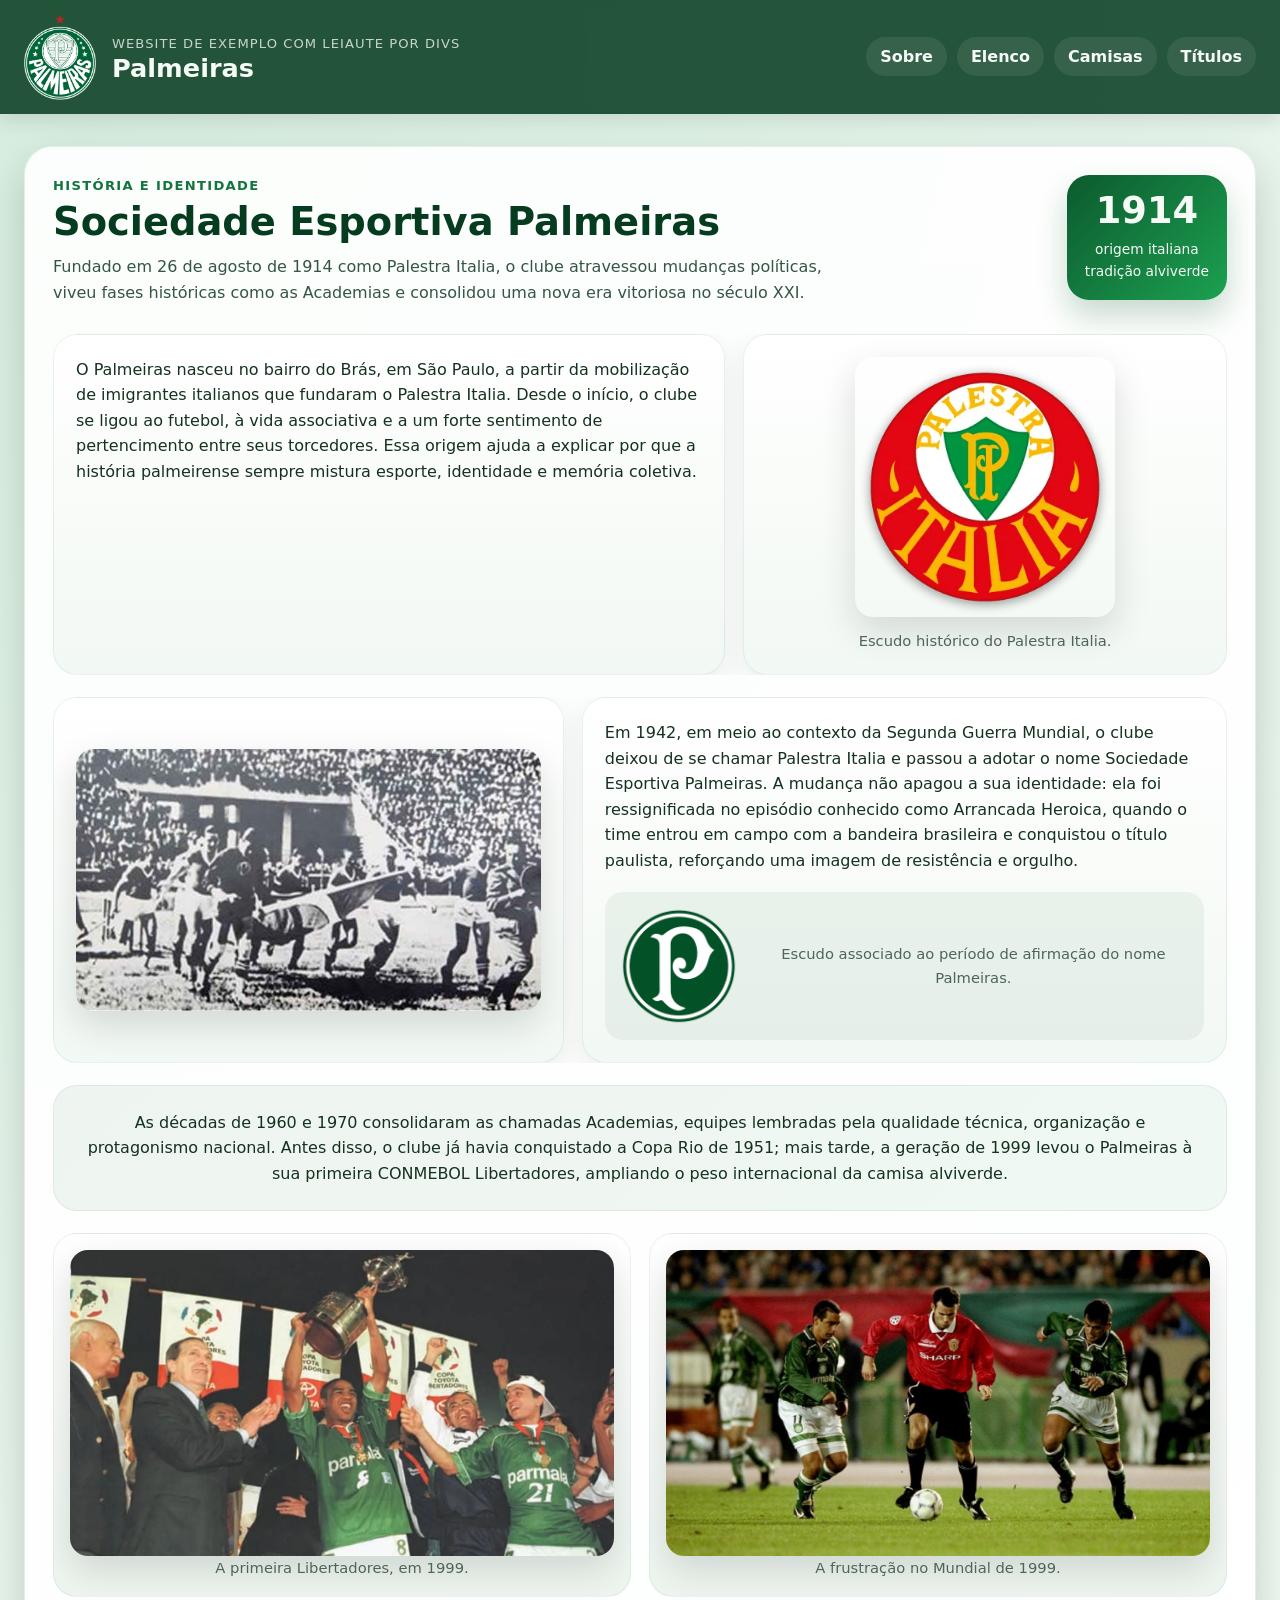
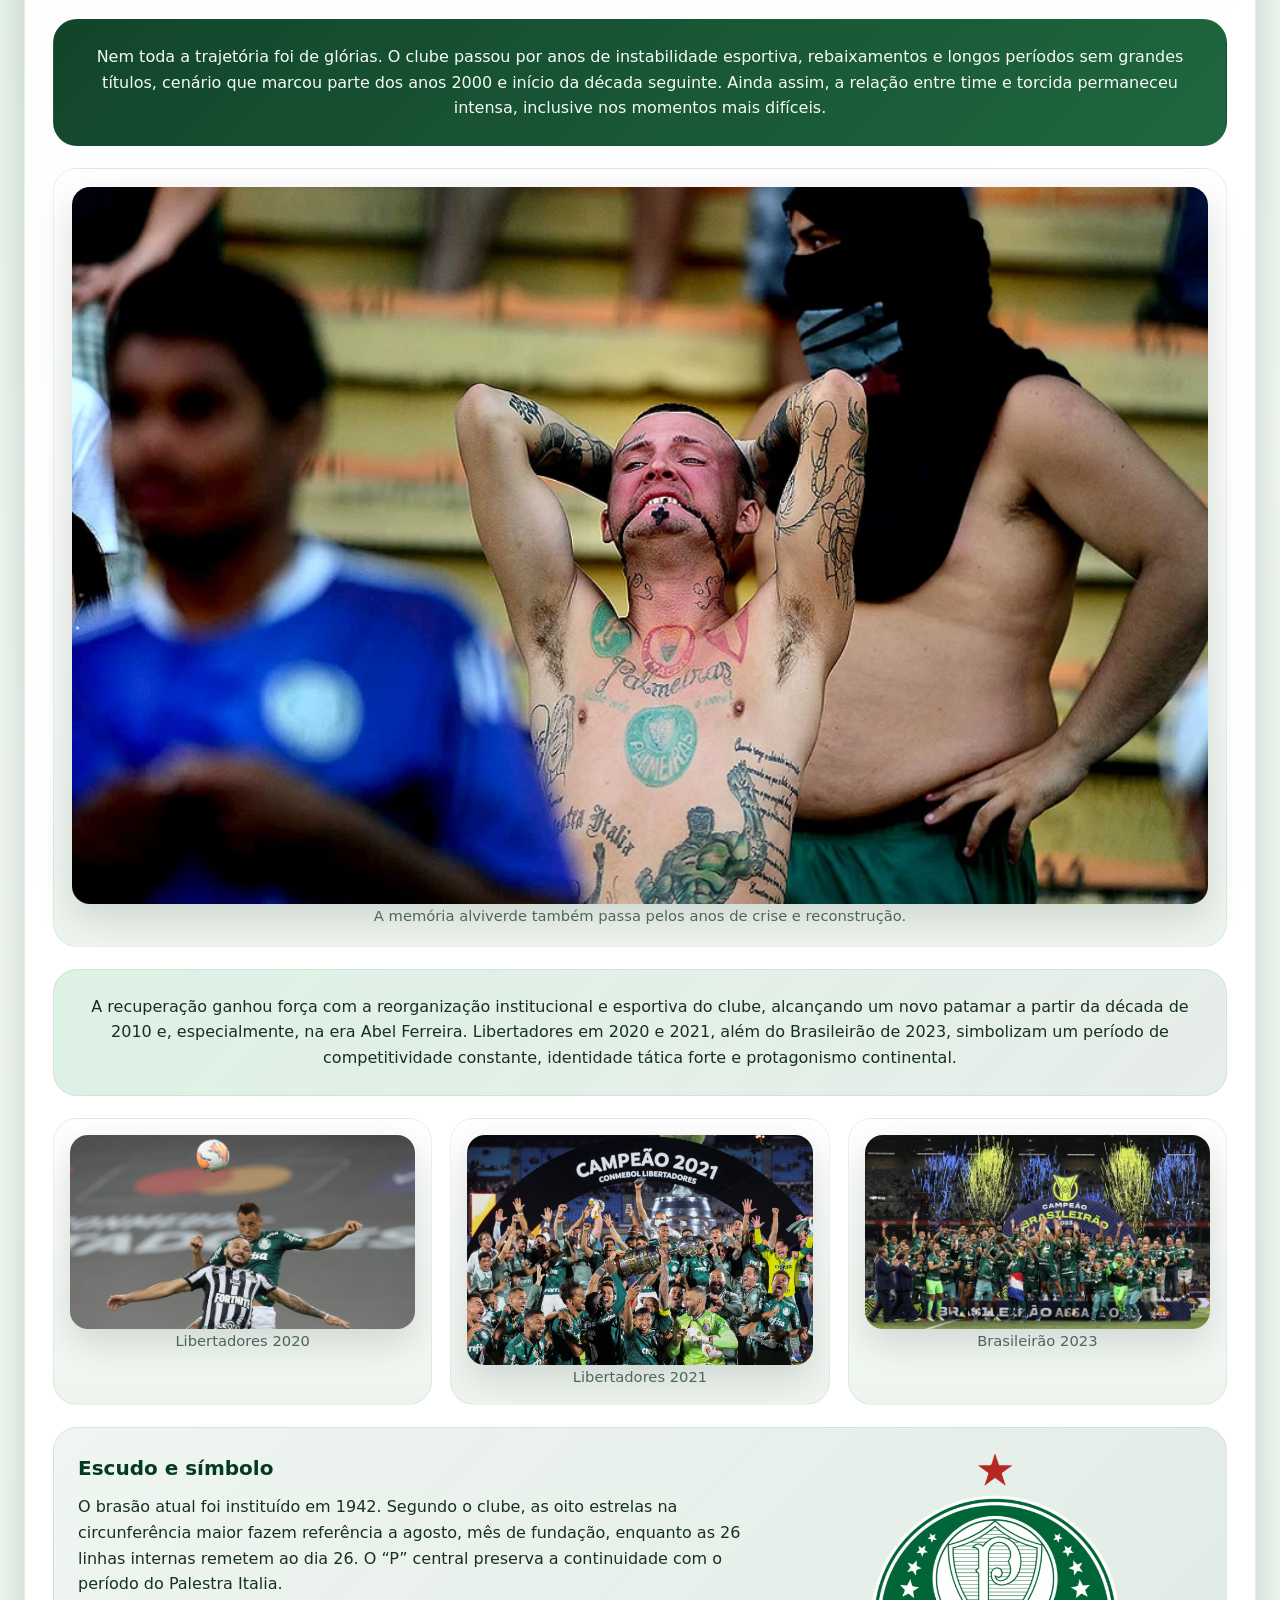
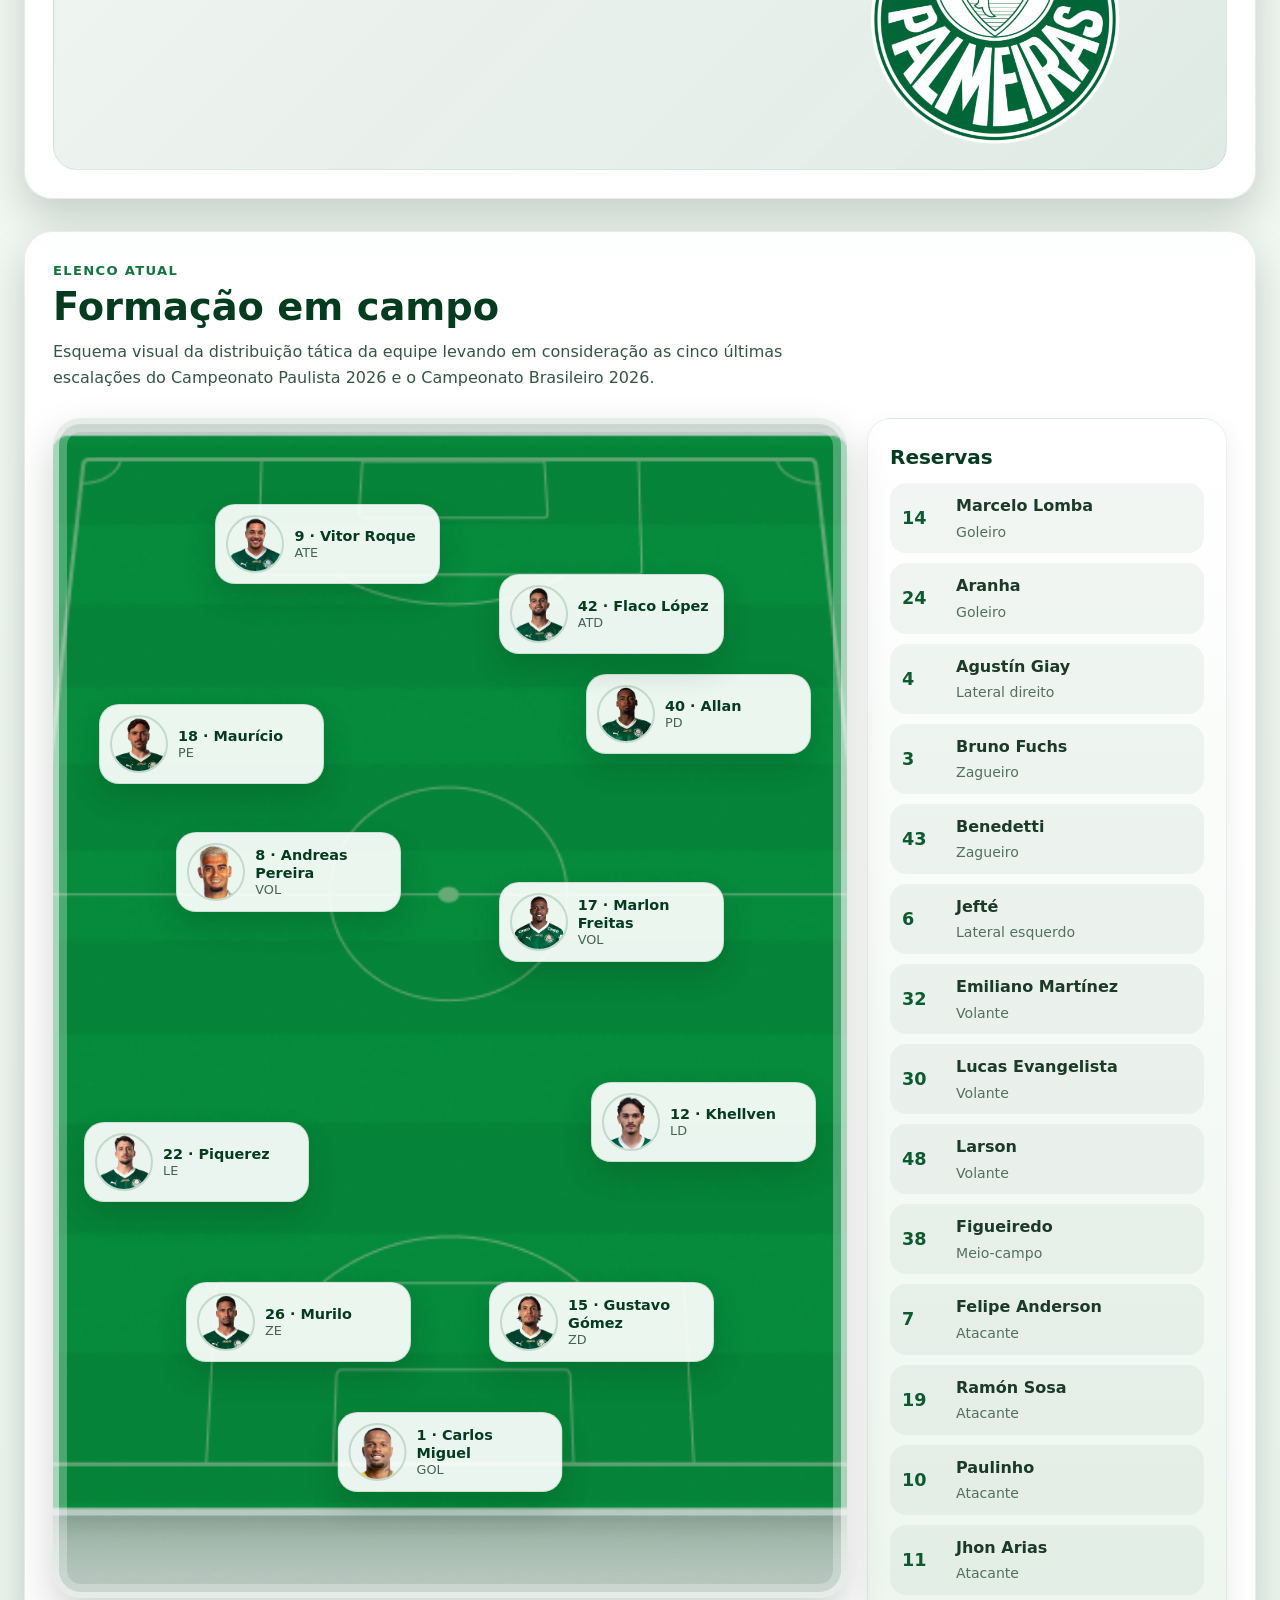
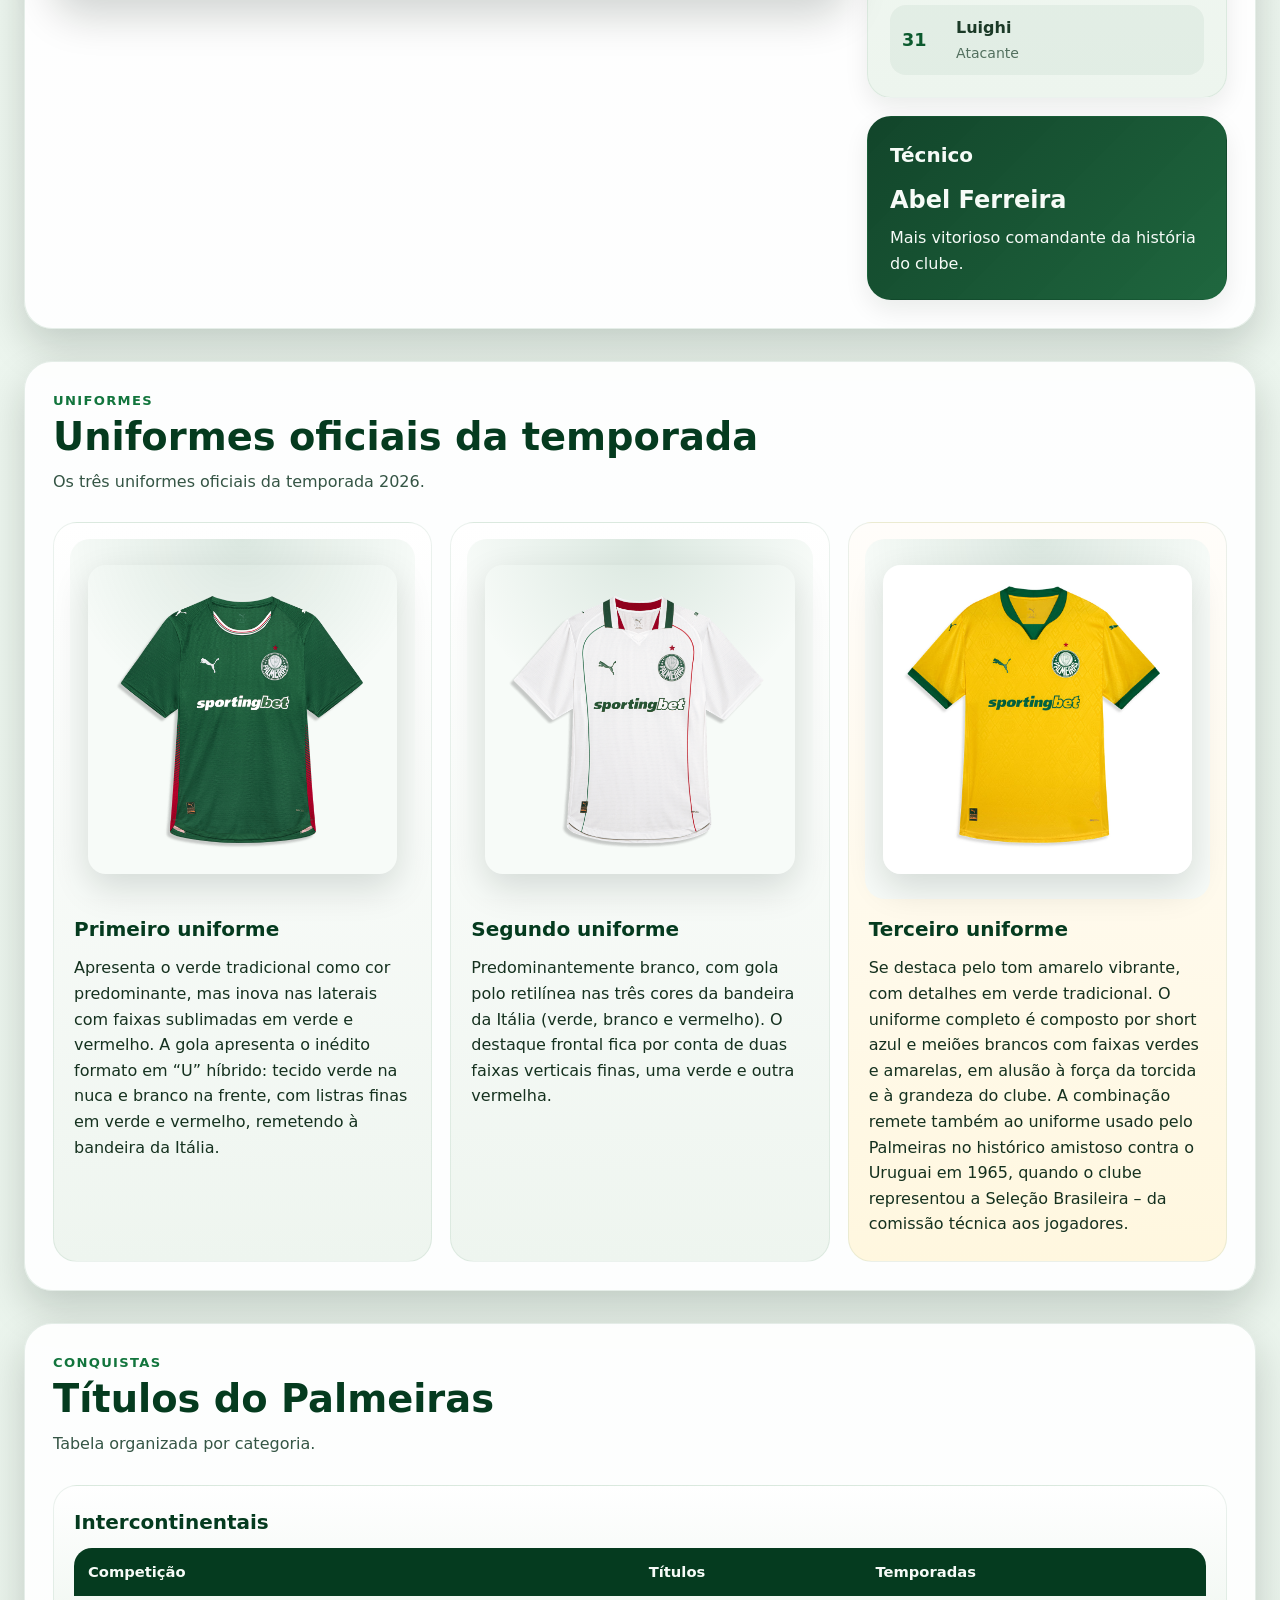
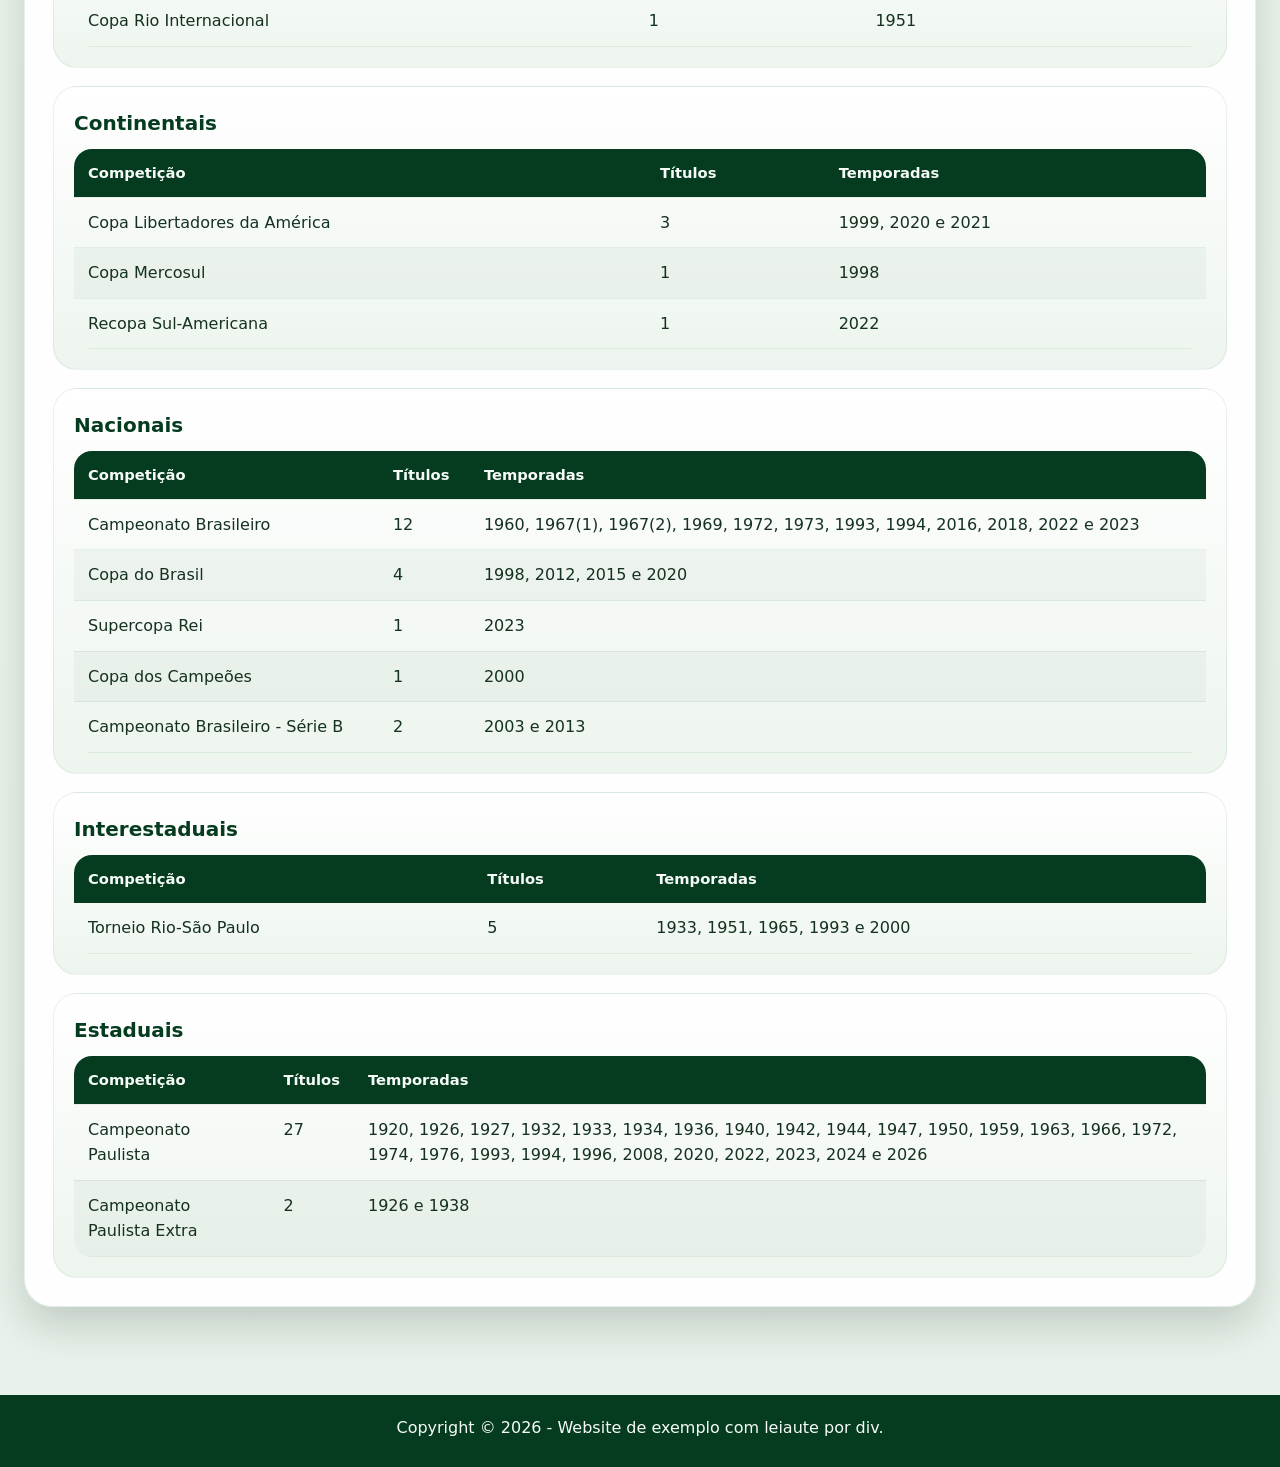
==== commit bf0c8080: "Alterações finais realizadas no corpo do website, no CSS e ajustes na formação em campo." ====
--- a/aulas/03-aula-3-leiautes-divs/index.html
+++ b/aulas/03-aula-3-leiautes-divs/index.html
@@ -6,16 +6,16 @@
     <title>Palmeiras</title>
     <link rel="stylesheet" href="style.css" />
   </head>
+
   <body>
     <header>
-      <div class="topo" id="topo">
+      <div class="topo">
         <div class="marca">
-          <div class="marca-logo">
-            <img
-              src="assets/escudos/escudo_atual.png"
-              alt="Escudo atual do Palmeiras"
-            />
-          </div>
+          <img
+            class="logo-img"
+            src="assets/escudos/escudo_atual.png"
+            alt="Escudo atual do Palmeiras"
+          />
           <div class="marca-texto">
             <p class="marca-kicker">Website de exemplo com leiaute por divs</p>
             <h1>Palmeiras</h1>
@@ -215,9 +215,9 @@
             <p class="secao-kicker">Elenco atual</p>
             <h2>Formação em campo</h2>
             <p class="secao-resumo">
-              Um esquema visual com os titulares distribuídos por posição sobre
-              o campo. O leiaute é feito com divs, posicionamento absoluto e
-              efeitos de hover em CSS.
+              Esquema visual da distribuição tática da equipe levando em
+              consideração as cinco últimas escalações do Campeonato Paulista
+              2026 e o Campeonato Brasileiro 2026.
             </p>
           </div>
         </div>
@@ -230,7 +230,7 @@
                   <img src="assets/jogadores/carlos.png" alt="Carlos Miguel" />
                 </div>
                 <div class="jogador-info">
-                  <strong>1 · Carlos Miguel</strong><span>Goleiro</span>
+                  <strong>1 · Carlos Miguel</strong><span>GOL</span>
                 </div>
               </div>
               <div class="jogador-card jogador-ld">
@@ -238,7 +238,7 @@
                   <img src="assets/jogadores/khellven.png" alt="Khellven" />
                 </div>
                 <div class="jogador-info">
-                  <strong>12 · Khellven</strong><span>Lateral direito</span>
+                  <strong>12 · Khellven</strong><span>LD</span>
                 </div>
               </div>
               <div class="jogador-card jogador-zd">
@@ -249,7 +249,7 @@
                   />
                 </div>
                 <div class="jogador-info">
-                  <strong>15 · Gustavo Gómez</strong><span>Zagueiro</span>
+                  <strong>15 · Gustavo Gómez</strong><span>ZD</span>
                 </div>
               </div>
               <div class="jogador-card jogador-ze">
@@ -257,7 +257,7 @@
                   <img src="assets/jogadores/murilo.png" alt="Murilo" />
                 </div>
                 <div class="jogador-info">
-                  <strong>26 · Murilo</strong><span>Zagueiro</span>
+                  <strong>26 · Murilo</strong><span>ZE</span>
                 </div>
               </div>
               <div class="jogador-card jogador-le">
@@ -268,7 +268,7 @@
                   />
                 </div>
                 <div class="jogador-info">
-                  <strong>22 · Piquerez</strong><span>Lateral esquerdo</span>
+                  <strong>22 · Piquerez</strong><span>LE</span>
                 </div>
               </div>
               <div class="jogador-card jogador-vol-1">
@@ -276,7 +276,7 @@
                   <img src="assets/jogadores/marlon.png" alt="Marlon Freitas" />
                 </div>
                 <div class="jogador-info">
-                  <strong>17 · Marlon Freitas</strong><span>Volante</span>
+                  <strong>17 · Marlon Freitas</strong><span>VOL</span>
                 </div>
               </div>
               <div class="jogador-card jogador-vol-2">
@@ -287,7 +287,7 @@
                   />
                 </div>
                 <div class="jogador-info">
-                  <strong>8 · Andreas Pereira</strong><span>Volante</span>
+                  <strong>8 · Andreas Pereira</strong><span>VOL</span>
                 </div>
               </div>
               <div class="jogador-card jogador-pe">
@@ -295,7 +295,7 @@
                   <img src="assets/jogadores/mauricio.png" alt="Maurício" />
                 </div>
                 <div class="jogador-info">
-                  <strong>18 · Maurício</strong><span>Ponta esquerda</span>
+                  <strong>18 · Maurício</strong><span>PE</span>
                 </div>
               </div>
               <div class="jogador-card jogador-pd">
@@ -303,7 +303,7 @@
                   <img src="assets/jogadores/allan.png" alt="Allan" />
                 </div>
                 <div class="jogador-info">
-                  <strong>40 · Allan</strong><span>Ponta direita</span>
+                  <strong>40 · Allan</strong><span>PD</span>
                 </div>
               </div>
               <div class="jogador-card jogador-at-1">
@@ -311,7 +311,7 @@
                   <img src="assets/jogadores/flaco.png" alt="Flaco López" />
                 </div>
                 <div class="jogador-info">
-                  <strong>42 · Flaco López</strong><span>Atacante</span>
+                  <strong>42 · Flaco López</strong><span>ATD</span>
                 </div>
               </div>
               <div class="jogador-card jogador-at-2">
@@ -319,7 +319,7 @@
                   <img src="assets/jogadores/vitor.png" alt="Vitor Roque" />
                 </div>
                 <div class="jogador-info">
-                  <strong>9 · Vitor Roque</strong><span>Atacante</span>
+                  <strong>9 · Vitor Roque</strong><span>ATE</span>
                 </div>
               </div>
             </div>
@@ -383,7 +383,7 @@
             <div class="tecnico-box">
               <h3>Técnico</h3>
               <p>Abel Ferreira</p>
-              <span>Comandante da fase mais vitoriosa do século XXI.</span>
+              <span>Mais vitorioso comandante da história do clube.</span>
             </div>
           </div>
         </div>
@@ -393,10 +393,9 @@
         <div class="secao-cabecalho">
           <div class="secao-titulo-box">
             <p class="secao-kicker">Uniformes</p>
-            <h2>Camisas da temporada</h2>
+            <h2>Uniformes oficiais da temporada</h2>
             <p class="secao-resumo">
-              Os três uniformes aparecem em cartões independentes, com destaque
-              visual para a peça e uma legenda curta logo abaixo.
+              Os três uniformes oficiais da temporada 2026.
             </p>
           </div>
         </div>
@@ -411,7 +410,13 @@
             </div>
             <div class="camisa-legenda">
               <h3>Primeiro uniforme</h3>
-              <p>Predominância do verde tradicional do clube.</p>
+              <p>
+                Apresenta o verde tradicional como cor predominante, mas inova
+                nas laterais com faixas sublimadas em verde e vermelho. A gola
+                apresenta o inédito formato em “U” híbrido: tecido verde na nuca
+                e branco na frente, com listras finas em verde e vermelho,
+                remetendo à bandeira da Itália.
+              </p>
             </div>
           </div>
           <div class="camisa-card">
@@ -424,7 +429,10 @@
             <div class="camisa-legenda">
               <h3>Segundo uniforme</h3>
               <p>
-                Versão branca, associada ao contraste clássico do Palmeiras.
+                Predominantemente branco, com gola polo retilínea nas três cores
+                da bandeira da Itália (verde, branco e vermelho). O destaque
+                frontal fica por conta de duas faixas verticais finas, uma verde
+                e outra vermelha.
               </p>
             </div>
           </div>
@@ -438,7 +446,13 @@
             <div class="camisa-legenda">
               <h3>Terceiro uniforme</h3>
               <p>
-                Modelo dourado lançado como homenagem aos 110 anos do clube.
+                Se destaca pelo tom amarelo vibrante, com detalhes em verde
+                tradicional. O uniforme completo é composto por short azul e
+                meiões brancos com faixas verdes e amarelas, em alusão à força
+                da torcida e à grandeza do clube. A combinação remete também ao
+                uniforme usado pelo Palmeiras no histórico amistoso contra o
+                Uruguai em 1965, quando o clube representou a Seleção Brasileira
+                – da comissão técnica aos jogadores.
               </p>
             </div>
           </div>
@@ -450,10 +464,7 @@
           <div class="secao-titulo-box">
             <p class="secao-kicker">Conquistas</p>
             <h2>Títulos do Palmeiras</h2>
-            <p class="secao-resumo">
-              Tabela organizada por categoria, conforme os dados informados no
-              enunciado do exercício.
-            </p>
+            <p class="secao-resumo">Tabela organizada por categoria.</p>
           </div>
         </div>
 
@@ -602,7 +613,6 @@
     <footer>
       <div class="footer-conteudo">
         <p>Copyright © 2026 - Website de exemplo com leiaute por div.</p>
-        <a href="#topo">Voltar ao topo</a>
       </div>
     </footer>
   </body>
--- a/aulas/03-aula-3-leiautes-divs/style.css
+++ b/aulas/03-aula-3-leiautes-divs/style.css
@@ -64,19 +64,9 @@
   gap: 16px;
 }
 
-.marca-logo {
+.logo-img {
   width: 72px;
-  height: 72px;
-  border-radius: 50%;
-  background: rgba(255, 255, 255, 0.12);
-  display: grid;
-  place-items: center;
-  border: 1px solid rgba(255, 255, 255, 0.14);
-}
-
-.marca-logo img {
-  width: 58px;
-  height: 58px;
+  height: 86px;
 }
 
 .marca-kicker {
@@ -409,7 +399,7 @@
 
 .jogador-card {
   position: absolute;
-  width: 170px;
+  width: 225px;
   padding: 10px;
   border-radius: 20px;
   background: rgba(255, 255, 255, 0.92);
@@ -470,48 +460,62 @@
 
 .jogador-goleiro {
   left: 50%;
-  bottom: 26px;
+  bottom: 100px;
   transform: translateX(-50%);
 }
+
+.jogador-goleiro:hover {
+  transform: translateX(-50%) translateY(-5px) scale(1.03);
+}
+
 .jogador-ld {
-  right: 70px;
+  right: 25px;
+  bottom: 430px;
+}
+
+.jogador-zd {
+  left: 55%;
   bottom: 230px;
 }
-.jogador-zd {
-  left: 34%;
-  bottom: 210px;
-}
+
 .jogador-ze {
-  right: 34%;
-  bottom: 210px;
-}
+  right: 55%;
+  bottom: 230px;
+}
+
 .jogador-le {
-  left: 70px;
-  bottom: 230px;
-}
+  left: 25px;
+  bottom: 390px;
+}
+
 .jogador-vol-1 {
-  left: 28%;
-  bottom: 420px;
-}
+  right: 15%;
+  bottom: 630px;
+}
+
 .jogador-vol-2 {
-  right: 28%;
-  bottom: 420px;
-}
+  left: 15%;
+  bottom: 680px;
+}
+
 .jogador-pe {
-  left: 60px;
-  top: 360px;
-}
+  left: 40px;
+  top: 280px;
+}
+
 .jogador-pd {
-  right: 60px;
-  top: 360px;
-}
+  right: 30px;
+  top: 250px;
+}
+
 .jogador-at-1 {
-  left: 38%;
+  right: 15%;
   top: 150px;
 }
+
 .jogador-at-2 {
-  right: 38%;
-  top: 150px;
+  left: 20%;
+  top: 80px;
 }
 
 .banco-area {
@@ -678,7 +682,7 @@
   margin: 0 auto;
   padding: 20px 24px 26px;
   display: flex;
-  justify-content: space-between;
+  justify-content: center;
   align-items: center;
   gap: 18px;
 }
